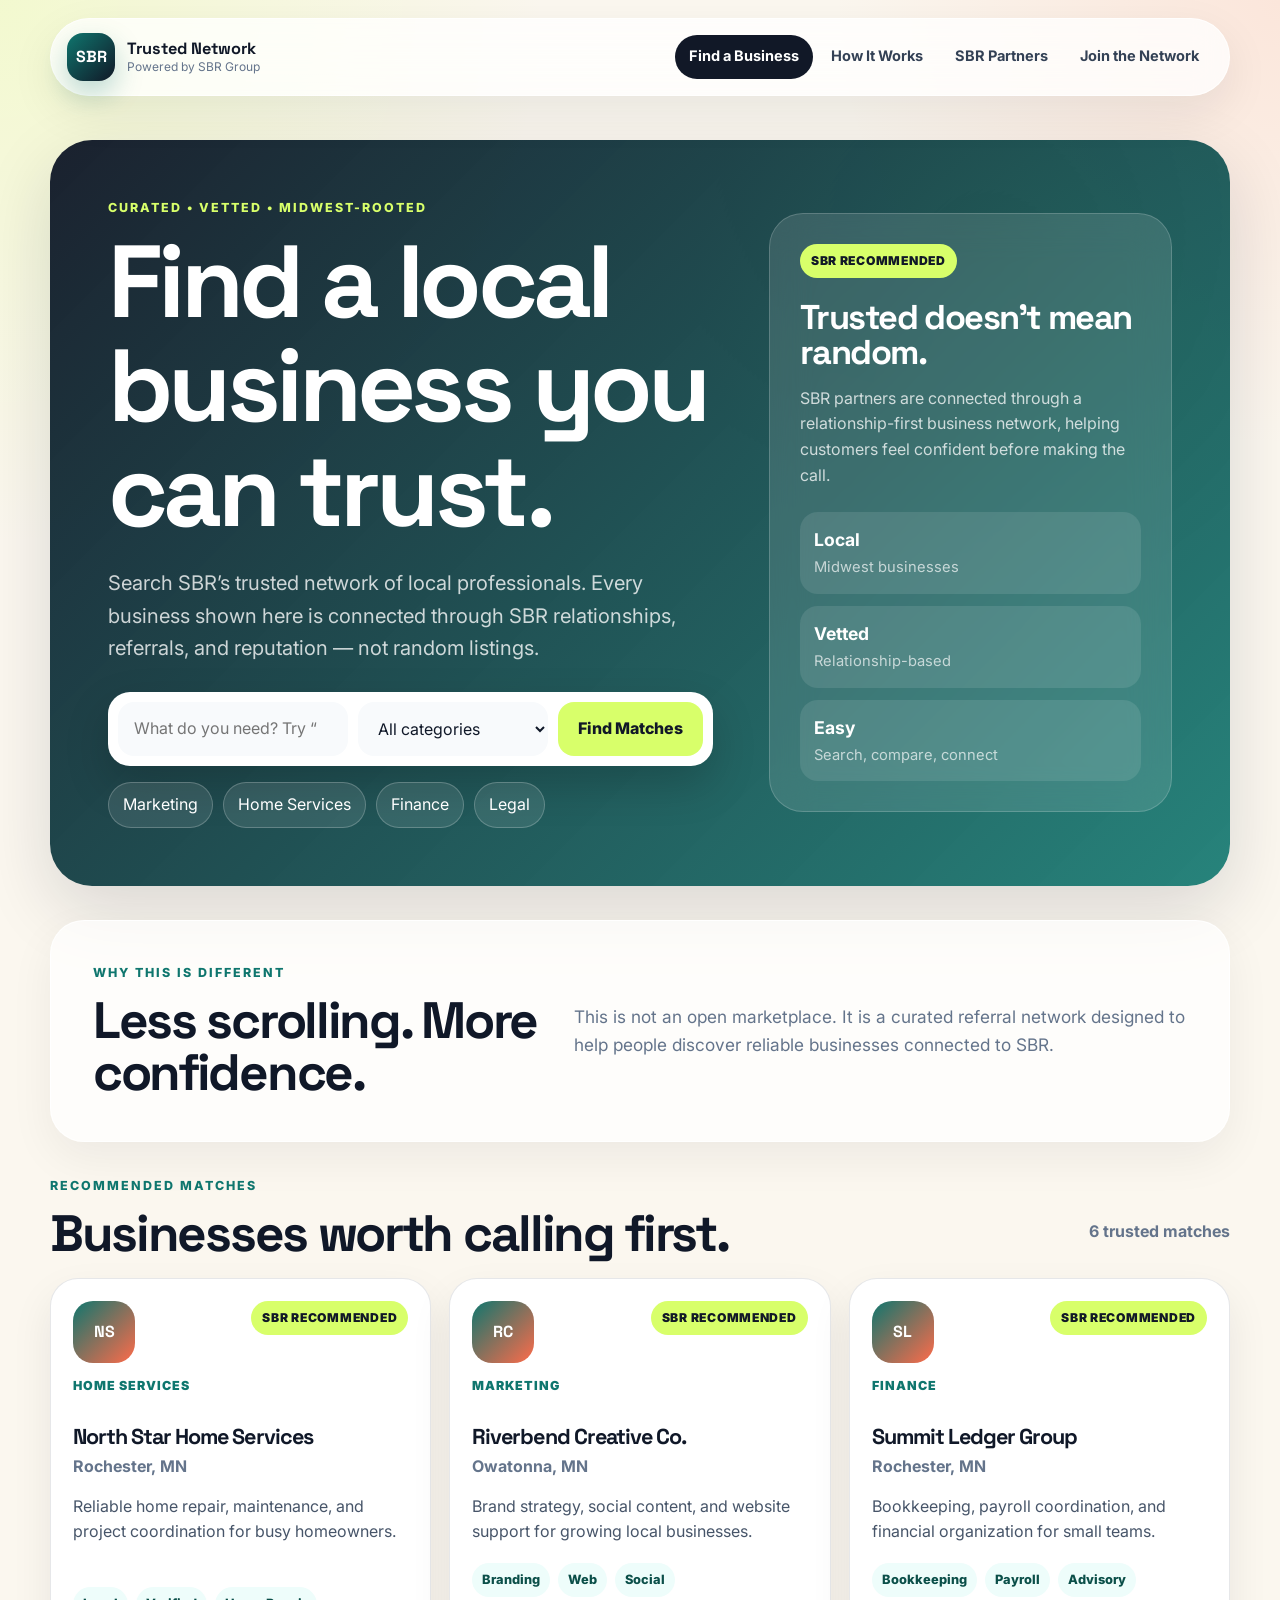
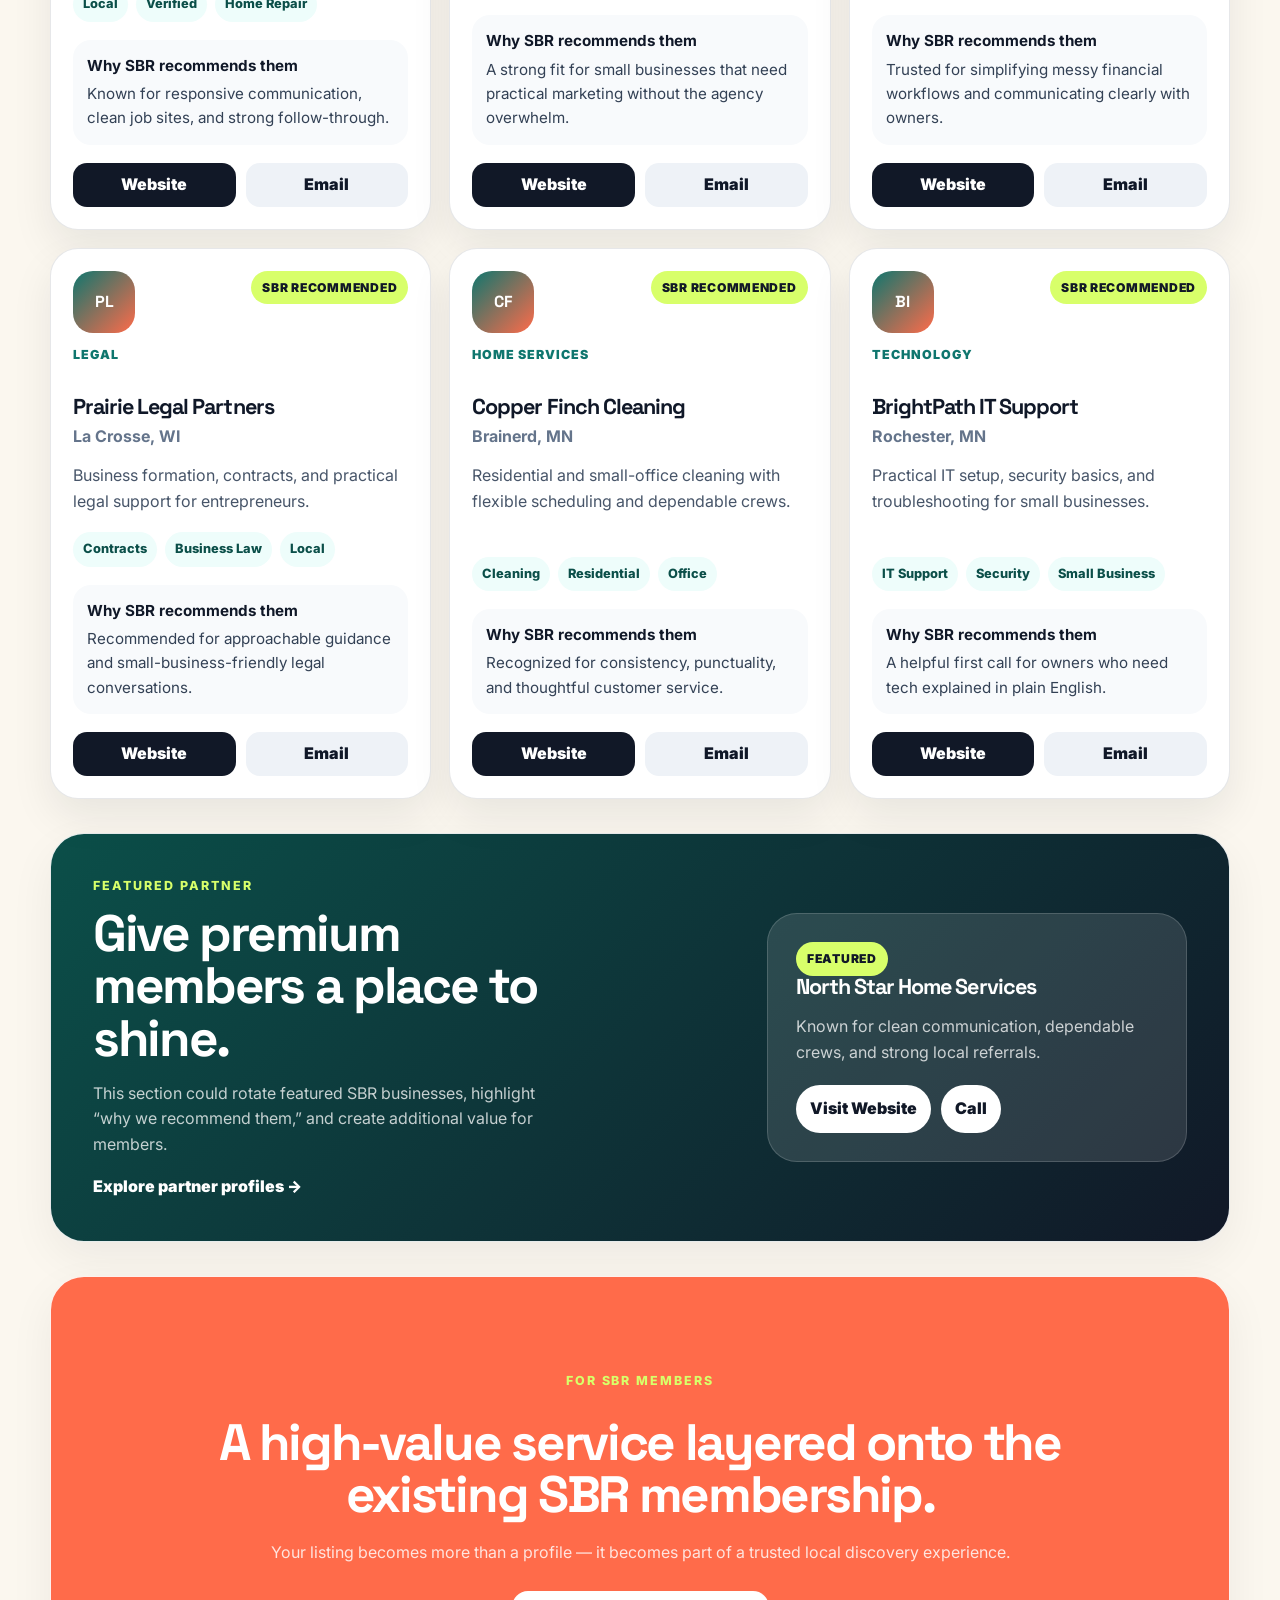
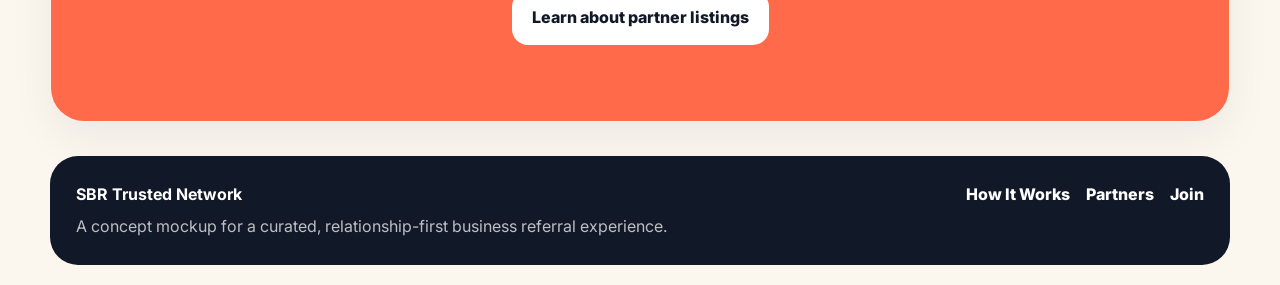
==== index.html @ e42877cf "init" ====
<!DOCTYPE html>
<html lang="en">
<head>
  <meta charset="UTF-8" />
  <meta name="viewport" content="width=device-width, initial-scale=1.0" />
  <title>SBR Trusted Network | Find Vetted Local Businesses</title>
  <meta name="description" content="Find trusted, vetted Midwest businesses recommended through the SBR Group network." />
  <link rel="preconnect" href="https://fonts.googleapis.com">
  <link rel="preconnect" href="https://fonts.gstatic.com" crossorigin>
  <link href="https://fonts.googleapis.com/css2?family=Inter:wght@400;500;600;700;800&family=Space+Grotesk:wght@500;600;700&display=swap" rel="stylesheet">
  <link rel="stylesheet" href="assets/css/style.css" />
</head>
<body>
  <header class="site-header">
    <a class="brand" href="index.html" aria-label="SBR Trusted Network home">
      <span class="brand-mark">SBR</span>
      <span class="brand-text">
        <strong>Trusted Network</strong>
        <small>Powered by SBR Group</small>
      </span>
    </a>

    <button class="mobile-toggle" id="mobileToggle" aria-label="Open navigation" aria-expanded="false">☰</button>

    <nav class="site-nav" id="siteNav">
      <a href="index.html" class="active">Find a Business</a>
      <a href="how-it-works.html">How It Works</a>
      <a href="partners.html">SBR Partners</a>
      <a href="join.html">Join the Network</a>
    </nav>
  </header>

  <main>
    <section class="hero">
      <div class="hero-grid">
        <div class="hero-copy">
          <p class="eyebrow">Curated • Vetted • Midwest-rooted</p>
          <h1>Find a local business you can trust.</h1>
          <p class="hero-lede">
            Search SBR’s trusted network of local professionals. Every business shown here is connected through SBR relationships, referrals, and reputation — not random listings.
          </p>

          <form class="trust-search" id="searchForm">
            <label class="sr-only" for="searchInput">Search by service, business, or keyword</label>
            <input id="searchInput" type="search" placeholder="What do you need? Try “marketing”, “roofing”, or “accounting”" autocomplete="off" />
            <select id="categoryFilter" aria-label="Choose category">
              <option value="">All categories</option>
            </select>
            <button type="submit">Find Matches</button>
          </form>

          <div class="quick-chips" aria-label="Popular search categories">
            <button data-chip="Marketing">Marketing</button>
            <button data-chip="Home Services">Home Services</button>
            <button data-chip="Finance">Finance</button>
            <button data-chip="Legal">Legal</button>
          </div>
        </div>

        <aside class="hero-card">
          <div class="floating-badge">SBR Recommended</div>
          <h2>Trusted doesn’t mean random.</h2>
          <p>
            SBR partners are connected through a relationship-first business network, helping customers feel confident before making the call.
          </p>
          <div class="trust-stats">
            <div><strong>Local</strong><span>Midwest businesses</span></div>
            <div><strong>Vetted</strong><span>Relationship-based</span></div>
            <div><strong>Easy</strong><span>Search, compare, connect</span></div>
          </div>
        </aside>
      </div>
    </section>

    <section class="section intro-strip">
      <div>
        <p class="eyebrow">Why this is different</p>
        <h2>Less scrolling. More confidence.</h2>
      </div>
      <p>
        This is not an open marketplace. It is a curated referral network designed to help people discover reliable businesses connected to SBR.
      </p>
    </section>

    <section class="section results-section" id="results">
      <div class="section-heading">
        <div>
          <p class="eyebrow">Recommended matches</p>
          <h2>Businesses worth calling first.</h2>
        </div>
        <p id="resultCount" class="result-count">Showing trusted partners</p>
      </div>

      <div class="card-grid" id="partnerGrid"></div>

      <div class="empty-state" id="emptyState" hidden>
        <h3>No perfect match yet.</h3>
        <p>Try a broader category or contact SBR for a personal referral.</p>
      </div>
    </section>

    <section class="section spotlight">
      <div class="spotlight-content">
        <p class="eyebrow">Featured partner</p>
        <h2>Give premium members a place to shine.</h2>
        <p>
          This section could rotate featured SBR businesses, highlight “why we recommend them,” and create additional value for members.
        </p>
        <a class="text-link" href="partners.html">Explore partner profiles →</a>
      </div>
      <div class="spotlight-card">
        <span class="tag">Featured</span>
        <h3>North Star Home Services</h3>
        <p>Known for clean communication, dependable crews, and strong local referrals.</p>
        <div class="contact-row">
          <a href="#">Visit Website</a>
          <a href="#">Call</a>
        </div>
      </div>
    </section>

    <section class="section cta">
      <p class="eyebrow">For SBR members</p>
      <h2>A high-value service layered onto the existing SBR membership.</h2>
      <p>
        Your listing becomes more than a profile — it becomes part of a trusted local discovery experience.
      </p>
      <a class="button-light" href="join.html">Learn about partner listings</a>
    </section>
  </main>

  <footer class="site-footer">
    <div>
      <strong>SBR Trusted Network</strong>
      <p>A concept mockup for a curated, relationship-first business referral experience.</p>
    </div>
    <nav>
      <a href="how-it-works.html">How It Works</a>
      <a href="partners.html">Partners</a>
      <a href="join.html">Join</a>
    </nav>
  </footer>

  <script src="data/partners.js"></script>
  <script src="assets/js/main.js"></script>
</body>
</html>
---- assets/css/style.css ----
:root {
  --ink: #101828;
  --muted: #64748b;
  --paper: #fbf7ef;
  --surface: #ffffff;
  --line: rgba(15, 23, 42, 0.1);
  --green: #0f766e;
  --green-dark: #0b4f49;
  --lime: #d8ff6a;
  --coral: #ff6b4a;
  --navy: #111827;
  --shadow: 0 24px 70px rgba(15, 23, 42, 0.14);
}

* { box-sizing: border-box; }

html { scroll-behavior: smooth; }

body {
  margin: 0;
  font-family: "Inter", system-ui, -apple-system, BlinkMacSystemFont, sans-serif;
  color: var(--ink);
  background:
    radial-gradient(circle at top left, rgba(216, 255, 106, 0.24), transparent 34rem),
    radial-gradient(circle at top right, rgba(255, 107, 74, 0.12), transparent 28rem),
    var(--paper);
  line-height: 1.6;
}

a { color: inherit; text-decoration: none; }

button, input, select { font: inherit; }

.site-header {
  width: min(1180px, calc(100% - 32px));
  margin: 18px auto 0;
  position: sticky;
  top: 14px;
  z-index: 20;
  display: flex;
  align-items: center;
  justify-content: space-between;
  gap: 18px;
  padding: 14px 16px;
  background: rgba(255, 255, 255, 0.76);
  border: 1px solid rgba(255, 255, 255, 0.72);
  border-radius: 999px;
  backdrop-filter: blur(18px);
  box-shadow: 0 16px 45px rgba(15, 23, 42, 0.08);
}

.brand { display: flex; align-items: center; gap: 12px; min-width: max-content; }

.brand-mark {
  display: grid;
  place-items: center;
  width: 48px;
  height: 48px;
  border-radius: 16px;
  color: white;
  font-family: "Space Grotesk", sans-serif;
  font-weight: 700;
  background: linear-gradient(135deg, var(--green), var(--navy));
  box-shadow: 0 12px 28px rgba(15, 118, 110, 0.28);
}

.brand-text { display: grid; line-height: 1.05; }
.brand-text strong { font-family: "Space Grotesk", sans-serif; font-size: 1.02rem; }
.brand-text small { color: var(--muted); font-size: 0.75rem; margin-top: 4px; }

.site-nav { display: flex; align-items: center; gap: 4px; }

.site-nav a {
  padding: 10px 14px;
  border-radius: 999px;
  color: #334155;
  font-weight: 700;
  font-size: 0.91rem;
}

.site-nav a:hover,
.site-nav a.active {
  background: var(--navy);
  color: white;
}

.mobile-toggle {
  display: none;
  border: 0;
  background: var(--navy);
  color: white;
  border-radius: 999px;
  width: 42px;
  height: 42px;
}

.hero {
  width: min(1180px, calc(100% - 32px));
  margin: 44px auto 0;
  padding: clamp(30px, 5vw, 58px);
  border-radius: 42px;
  background:
    linear-gradient(135deg, rgba(17, 24, 39, 0.96), rgba(15, 118, 110, 0.9)),
    radial-gradient(circle at 82% 20%, rgba(216, 255, 106, 0.35), transparent 20rem);
  color: white;
  overflow: hidden;
  box-shadow: var(--shadow);
}

.hero-grid {
  display: grid;
  grid-template-columns: minmax(0, 1.2fr) minmax(320px, 0.8fr);
  gap: clamp(28px, 5vw, 56px);
  align-items: center;
}

.eyebrow {
  margin: 0 0 12px;
  color: var(--green);
  font-size: 0.78rem;
  font-weight: 800;
  text-transform: uppercase;
  letter-spacing: 0.16em;
}

.hero .eyebrow,
.cta .eyebrow,
.spotlight .eyebrow { color: var(--lime); }

h1, h2, h3 {
  font-family: "Space Grotesk", sans-serif;
  line-height: 1.02;
  margin: 0;
  letter-spacing: -0.045em;
}

h1 { font-size: clamp(3.2rem, 8vw, 6.8rem); max-width: 850px; }
h2 { font-size: clamp(2rem, 4vw, 3.4rem); }
h3 { font-size: 1.35rem; }

.hero-lede {
  max-width: 760px;
  margin: 24px 0 28px;
  color: rgba(255,255,255,0.78);
  font-size: clamp(1.05rem, 2vw, 1.26rem);
}

.trust-search {
  display: grid;
  grid-template-columns: 1fr 190px auto;
  gap: 10px;
  padding: 10px;
  background: white;
  border-radius: 22px;
  box-shadow: 0 18px 44px rgba(0,0,0,0.18);
}

.trust-search input,
.trust-search select {
  width: 100%;
  border: 0;
  outline: 0;
  min-height: 54px;
  border-radius: 16px;
  padding: 0 16px;
  color: var(--ink);
  background: #f8fafc;
}

.trust-search button,
.button-dark,
.button-light {
  border: 0;
  min-height: 54px;
  padding: 0 20px;
  border-radius: 16px;
  font-weight: 800;
  cursor: pointer;
}

.trust-search button,
.button-dark {
  background: var(--lime);
  color: var(--navy);
}

.button-light {
  display: inline-flex;
  align-items: center;
  background: white;
  color: var(--navy);
}

.quick-chips { display: flex; flex-wrap: wrap; gap: 10px; margin-top: 16px; }

.quick-chips button {
  border: 1px solid rgba(255,255,255,0.22);
  color: white;
  background: rgba(255,255,255,0.1);
  border-radius: 999px;
  padding: 9px 14px;
  cursor: pointer;
}

.hero-card {
  position: relative;
  padding: 30px;
  border-radius: 34px;
  background: rgba(255,255,255,0.12);
  border: 1px solid rgba(255,255,255,0.18);
  backdrop-filter: blur(20px);
}

.floating-badge,
.tag {
  display: inline-flex;
  width: fit-content;
  align-items: center;
  gap: 8px;
  padding: 7px 11px;
  border-radius: 999px;
  background: var(--lime);
  color: var(--navy);
  font-weight: 900;
  font-size: 0.76rem;
  text-transform: uppercase;
  letter-spacing: 0.06em;
}

.hero-card h2 { margin: 22px 0 12px; font-size: 2.15rem; }
.hero-card p { color: rgba(255,255,255,0.76); }

.trust-stats {
  display: grid;
  gap: 12px;
  margin-top: 24px;
}

.trust-stats div {
  padding: 14px;
  border-radius: 18px;
  background: rgba(255,255,255,0.1);
}

.trust-stats strong { display: block; font-size: 1.1rem; }
.trust-stats span { color: rgba(255,255,255,0.68); font-size: 0.92rem; }

.section {
  width: min(1180px, calc(100% - 32px));
  margin: 34px auto;
}

.intro-strip,
.trust-panel,
.pricing-panel,
.spotlight,
.cta {
  display: grid;
  grid-template-columns: 0.85fr 1.15fr;
  gap: 28px;
  align-items: center;
  padding: clamp(26px, 4vw, 42px);
  border-radius: 34px;
  background: rgba(255,255,255,0.72);
  border: 1px solid rgba(255,255,255,0.9);
  box-shadow: 0 16px 45px rgba(15, 23, 42, 0.06);
}

.intro-strip p:last-child,
.trust-panel p,
.page-hero p,
.pricing-copy p {
  color: var(--muted);
  font-size: 1.08rem;
}

.section-heading {
  display: flex;
  justify-content: space-between;
  gap: 22px;
  align-items: end;
  margin-bottom: 18px;
}

.result-count { color: var(--muted); font-weight: 700; }

.card-grid {
  display: grid;
  grid-template-columns: repeat(3, minmax(0, 1fr));
  gap: 18px;
}

.partner-card {
  position: relative;
  min-height: 350px;
  display: flex;
  flex-direction: column;
  padding: 22px;
  border-radius: 28px;
  overflow: hidden;
  background: var(--surface);
  border: 1px solid var(--line);
  box-shadow: 0 18px 42px rgba(15, 23, 42, 0.08);
  transition: transform 180ms ease, box-shadow 180ms ease;
}

.partner-card:hover {
  transform: translateY(-6px);
  box-shadow: 0 28px 70px rgba(15, 23, 42, 0.14);
}

.card-top {
  display: flex;
  align-items: flex-start;
  justify-content: space-between;
  gap: 12px;
}

.logo-bubble {
  display: grid;
  place-items: center;
  width: 62px;
  height: 62px;
  border-radius: 20px;
  color: white;
  font-family: "Space Grotesk", sans-serif;
  font-weight: 800;
  background: linear-gradient(135deg, var(--green), var(--coral));
}

.partner-card .category {
  color: var(--green);
  font-weight: 900;
  font-size: 0.78rem;
  text-transform: uppercase;
  letter-spacing: 0.08em;
}

.partner-card h3 { margin-top: 18px; }
.partner-card .location { margin: 6px 0 14px; color: var(--muted); font-weight: 700; }
.partner-card .summary { color: #475569; margin: 0 0 18px; }

.tags { display: flex; flex-wrap: wrap; gap: 8px; margin-top: auto; }

.tags span {
  padding: 7px 10px;
  border-radius: 999px;
  background: #eefdfb;
  color: var(--green-dark);
  font-size: 0.8rem;
  font-weight: 800;
}

.recommendation {
  margin-top: 18px;
  padding: 14px;
  border-radius: 18px;
  background: #f8fafc;
  color: #334155;
  font-size: 0.95rem;
}

.recommendation strong { display: block; color: var(--ink); margin-bottom: 4px; }

.card-actions {
  display: grid;
  grid-template-columns: 1fr 1fr;
  gap: 10px;
  margin-top: 18px;
}

.card-actions a {
  display: grid;
  place-items: center;
  min-height: 44px;
  border-radius: 14px;
  font-weight: 900;
}

.card-actions a:first-child { background: var(--navy); color: white; }
.card-actions a:last-child { background: #eef2f7; color: var(--ink); }

.empty-state {
  text-align: center;
  padding: 44px;
  background: white;
  border-radius: 28px;
}

.spotlight {
  background: linear-gradient(135deg, var(--green-dark), var(--navy));
  color: white;
}

.spotlight p { color: rgba(255,255,255,0.76); }

.spotlight-card {
  justify-self: end;
  max-width: 420px;
  padding: 28px;
  border-radius: 30px;
  background: rgba(255,255,255,0.12);
  border: 1px solid rgba(255,255,255,0.16);
}

.contact-row { display: flex; gap: 10px; margin-top: 20px; }
.contact-row a {
  padding: 11px 14px;
  border-radius: 999px;
  background: white;
  color: var(--navy);
  font-weight: 900;
}

.cta {
  display: block;
  text-align: center;
  padding: clamp(36px, 7vw, 76px);
  background: var(--coral);
  color: white;
}

.cta p { max-width: 760px; margin: 18px auto 26px; color: rgba(255,255,255,0.82); }

.page-hero {
  width: min(980px, calc(100% - 32px));
  margin: 64px auto 28px;
  text-align: center;
}

.page-hero h1 { font-size: clamp(3rem, 7vw, 5.8rem); margin-inline: auto; }

.steps-grid {
  display: grid;
  grid-template-columns: repeat(3, 1fr);
  gap: 18px;
}

.step-card {
  padding: 28px;
  border-radius: 30px;
  background: white;
  border: 1px solid var(--line);
  box-shadow: 0 16px 40px rgba(15, 23, 42, 0.06);
}

.step-card span {
  display: inline-grid;
  place-items: center;
  width: 44px;
  height: 44px;
  border-radius: 15px;
  margin-bottom: 18px;
  background: var(--lime);
  font-weight: 900;
}

.step-card p { color: var(--muted); }

.check-list {
  margin: 0;
  padding: 0;
  list-style: none;
  display: grid;
  gap: 12px;
}

.check-list li {
  position: relative;
  padding-left: 30px;
  color: #334155;
  font-weight: 700;
}

.check-list li::before {
  content: "✓";
  position: absolute;
  left: 0;
  color: var(--green);
  font-weight: 900;
}

.pricing-card {
  padding: 30px;
  border-radius: 30px;
  background: white;
  border: 1px solid var(--line);
}

.pricing-card h3 { margin: 16px 0; }

.site-footer {
  width: min(1180px, calc(100% - 32px));
  margin: 34px auto 20px;
  display: flex;
  justify-content: space-between;
  gap: 20px;
  padding: 26px;
  border-radius: 28px;
  color: rgba(255,255,255,0.72);
  background: var(--navy);
}

.site-footer strong { color: white; }
.site-footer p { margin: 6px 0 0; }
.site-footer nav { display: flex; gap: 16px; flex-wrap: wrap; font-weight: 800; color: white; }

.text-link { color: white; font-weight: 900; }

.sr-only {
  position: absolute;
  width: 1px; height: 1px;
  padding: 0; margin: -1px;
  overflow: hidden; clip: rect(0,0,0,0);
  white-space: nowrap; border: 0;
}

@media (max-width: 920px) {
  .mobile-toggle { display: block; }
  .site-header { border-radius: 26px; flex-wrap: wrap; }
  .site-nav {
    display: none;
    width: 100%;
    flex-direction: column;
    align-items: stretch;
  }
  .site-nav.open { display: flex; }
  .site-nav a { text-align: center; }

  .hero-grid,
  .intro-strip,
  .trust-panel,
  .pricing-panel,
  .spotlight {
    grid-template-columns: 1fr;
  }

  .trust-search { grid-template-columns: 1fr; }
  .card-grid,
  .steps-grid { grid-template-columns: 1fr; }
  .spotlight-card { justify-self: stretch; max-width: none; }
  .section-heading { align-items: start; flex-direction: column; }
}

@media (max-width: 560px) {
  .brand-text small { display: none; }
  .hero, .section, .site-footer, .site-header { width: min(100% - 20px, 1180px); }
  h1 { font-size: 3rem; }
  .site-footer { flex-direction: column; }
}
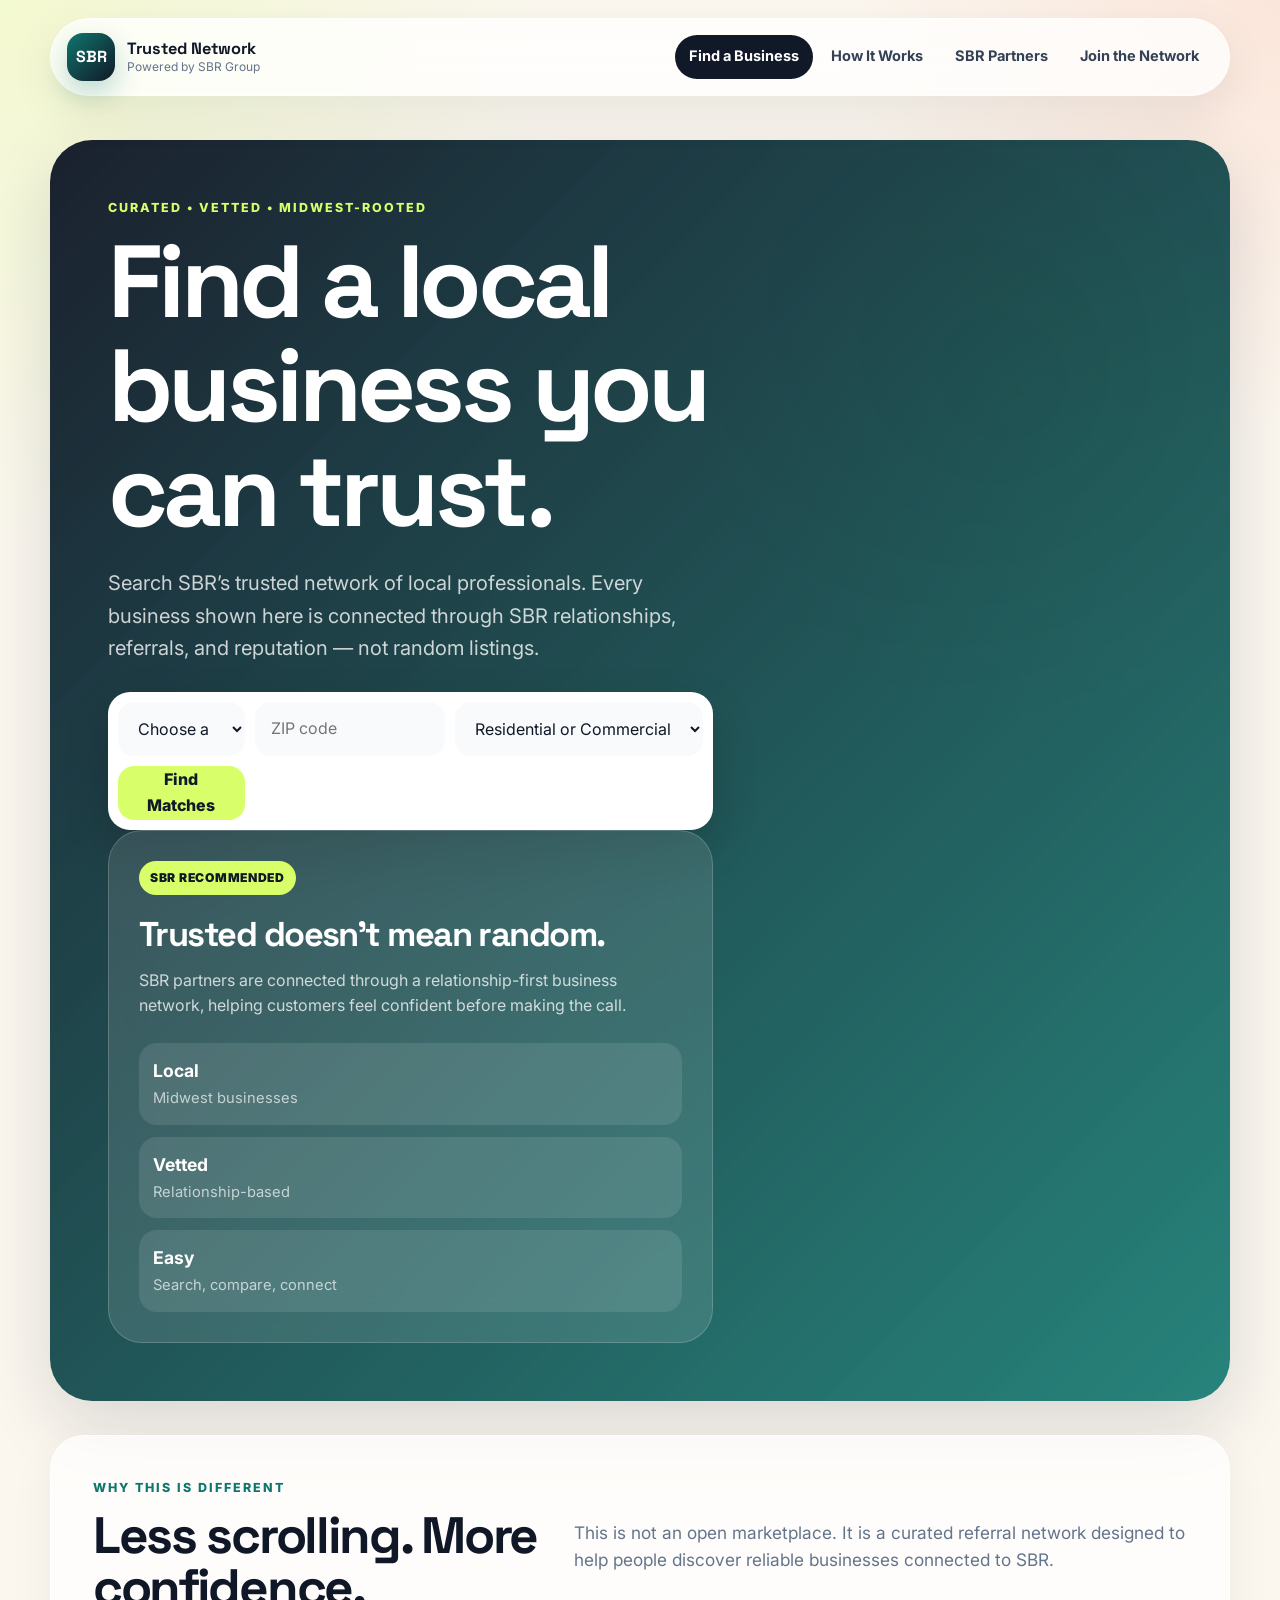
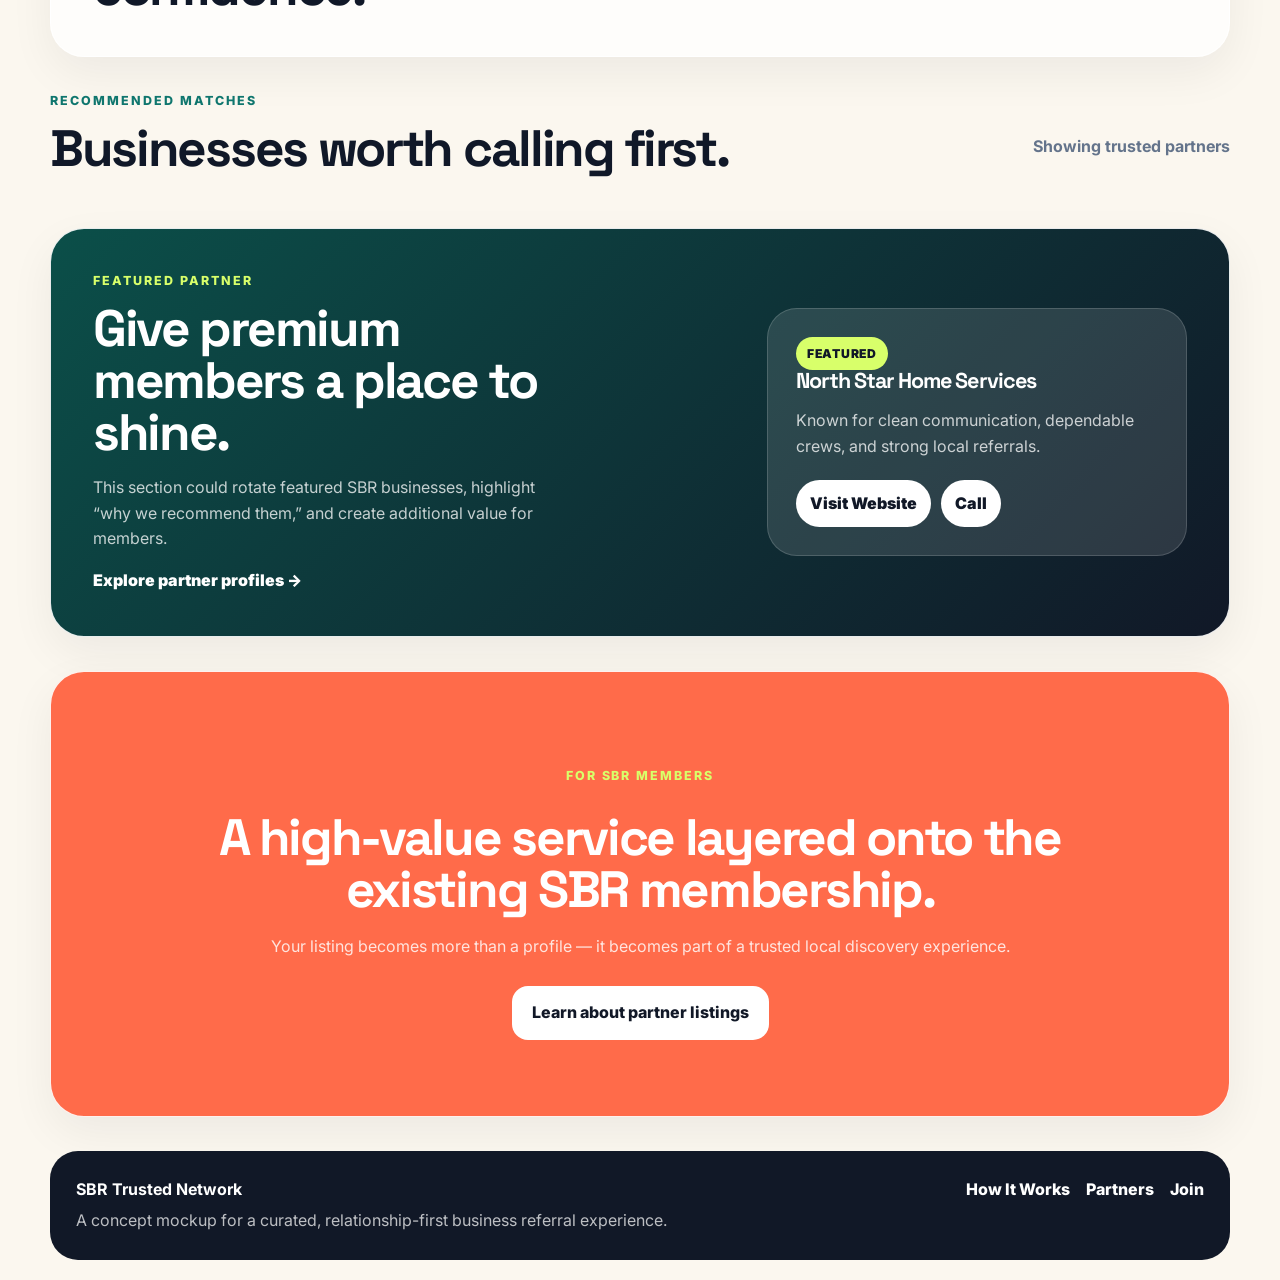
==== commit e057c994: "php updates" ====
--- a/index.html
+++ b/index.html
@@ -41,21 +41,38 @@
           </p>
 
           <form class="trust-search" id="searchForm">
-            <label class="sr-only" for="searchInput">Search by service, business, or keyword</label>
-            <input id="searchInput" type="search" placeholder="What do you need? Try “marketing”, “roofing”, or “accounting”" autocomplete="off" />
-            <select id="categoryFilter" aria-label="Choose category">
-              <option value="">All categories</option>
-            </select>
-            <button type="submit">Find Matches</button>
-          </form>
+  <label class="sr-only" for="categoryFilter">Choose a service</label>
+  <select id="categoryFilter" aria-label="Choose service">
+    <option value="">Choose a service</option>
+  </select>
 
-          <div class="quick-chips" aria-label="Popular search categories">
+  <label class="sr-only" for="zipFilter">ZIP code</label>
+  <input
+    id="zipFilter"
+    type="text"
+    inputmode="numeric"
+    maxlength="10"
+    placeholder="ZIP code"
+    autocomplete="postal-code"
+  />
+
+  <label class="sr-only" for="typeFilter">Residential or commercial</label>
+  <select id="typeFilter" aria-label="Residential or commercial">
+    <option value="">Residential or Commercial</option>
+    <option value="residential">Residential</option>
+    <option value="commercial">Commercial</option>
+  </select>
+
+  <button type="submit">Find Matches</button>
+</form>
+
+          <!-- <div class="quick-chips" aria-label="Popular search categories">
             <button data-chip="Marketing">Marketing</button>
             <button data-chip="Home Services">Home Services</button>
             <button data-chip="Finance">Finance</button>
             <button data-chip="Legal">Legal</button>
           </div>
-        </div>
+        </div> -->
 
         <aside class="hero-card">
           <div class="floating-badge">SBR Recommended</div>
@@ -141,7 +158,6 @@
     </nav>
   </footer>
 
-  <script src="data/partners.js"></script>
   <script src="assets/js/main.js"></script>
 </body>
 </html>
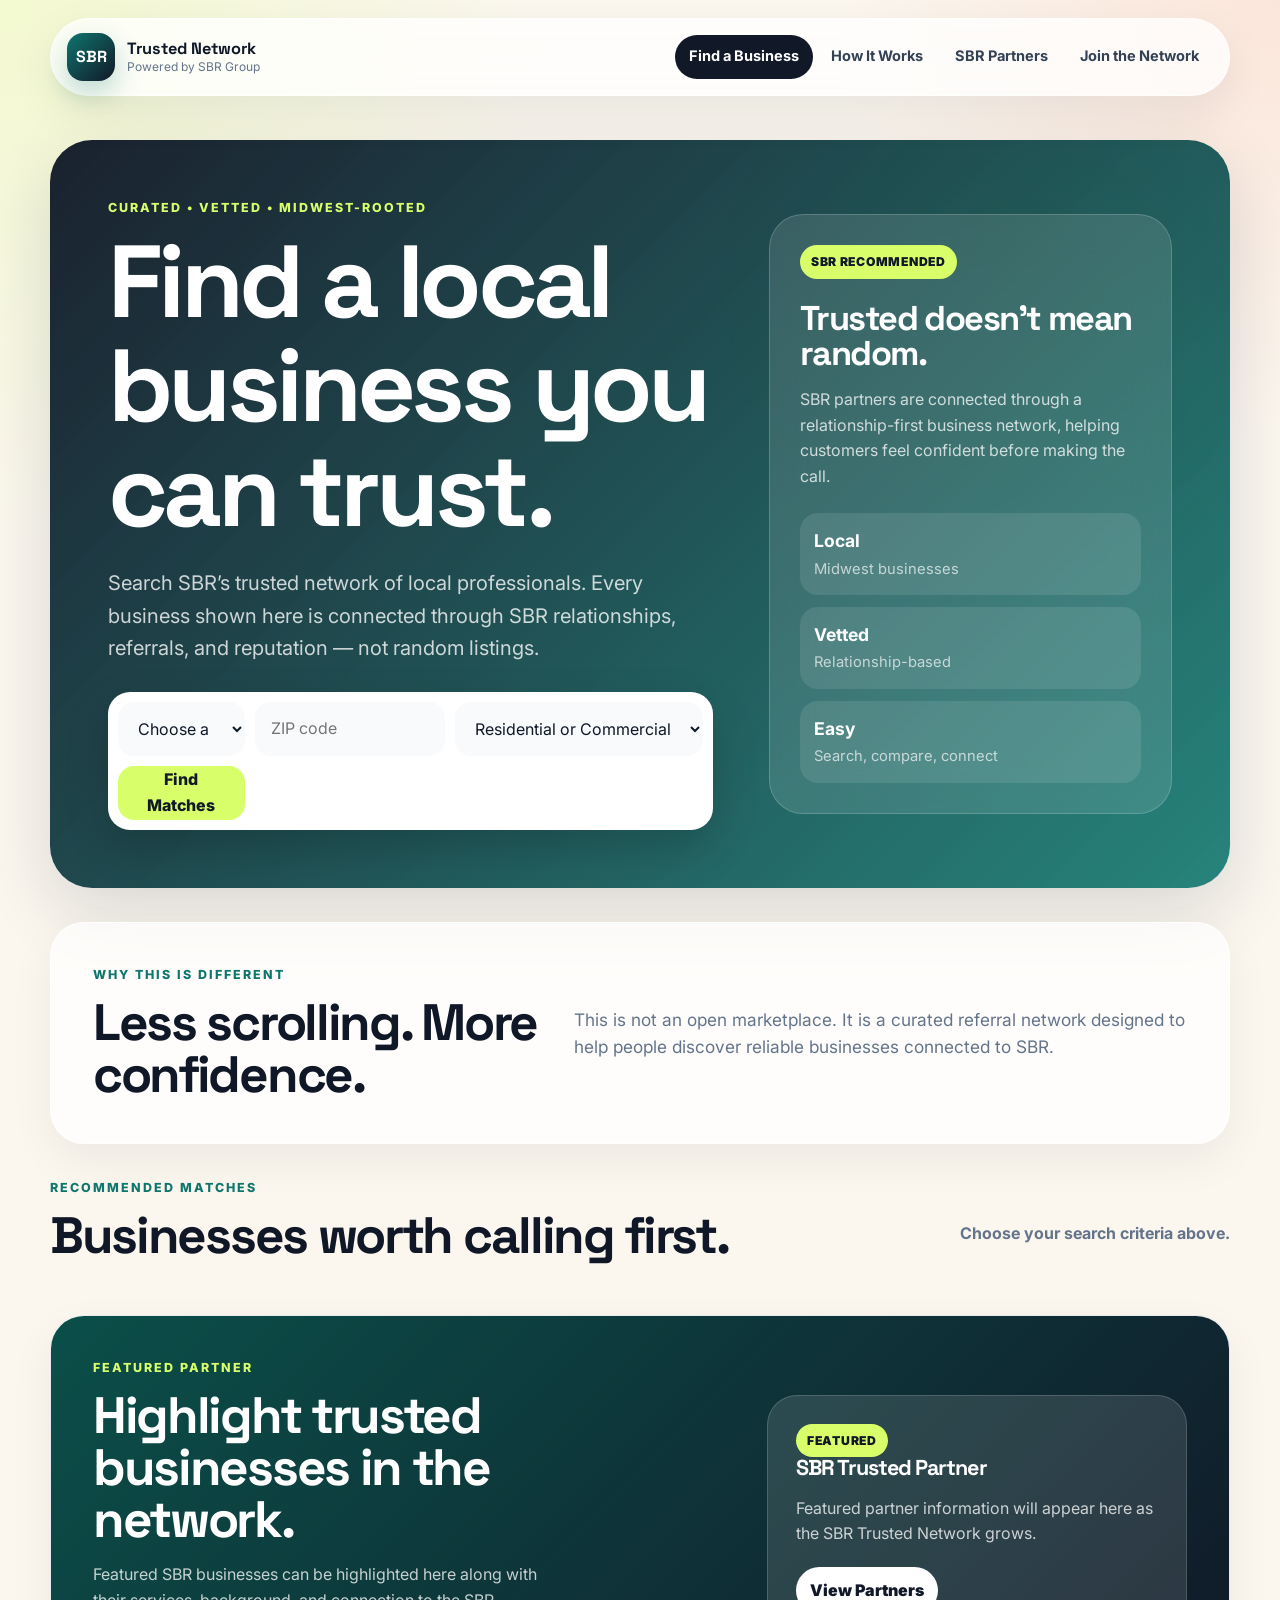
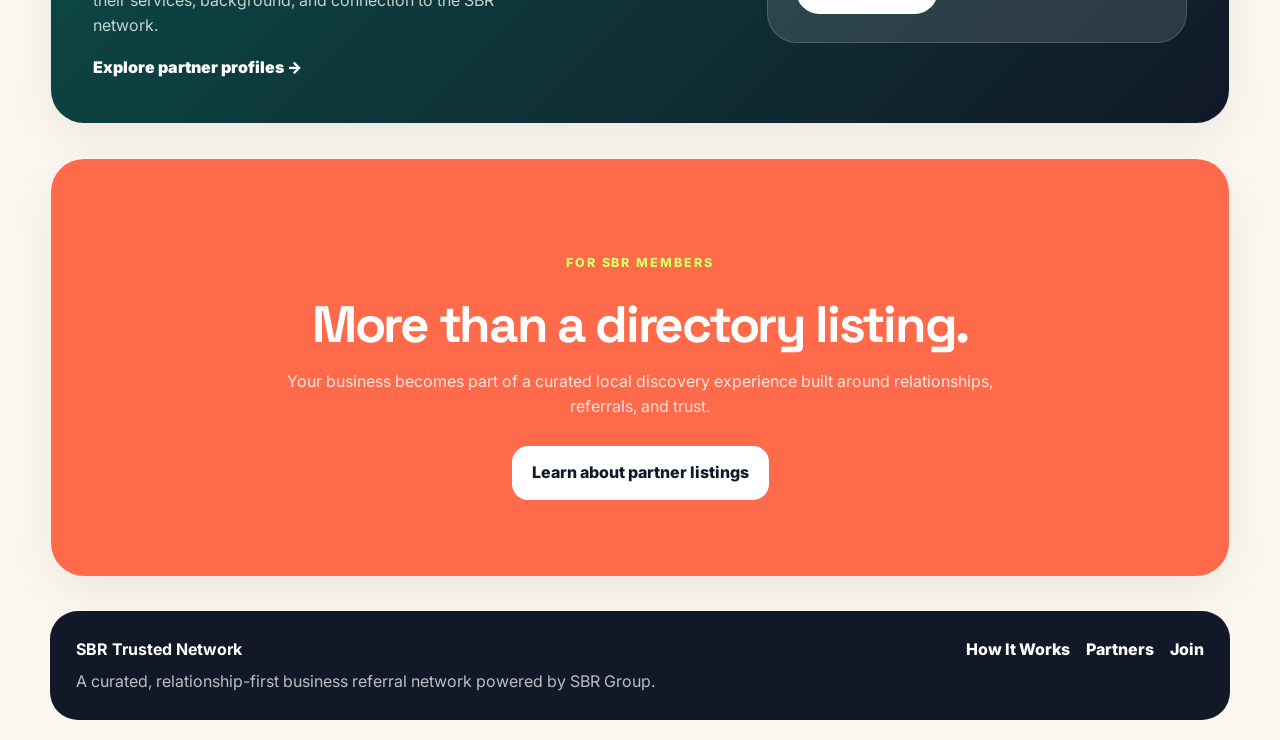
==== commit 4e602c19: "php updates" ====
--- a/index.html
+++ b/index.html
@@ -3,24 +3,55 @@
 <head>
   <meta charset="UTF-8" />
   <meta name="viewport" content="width=device-width, initial-scale=1.0" />
+
   <title>SBR Trusted Network | Find Vetted Local Businesses</title>
-  <meta name="description" content="Find trusted, vetted Midwest businesses recommended through the SBR Group network." />
+
+  <meta
+    name="description"
+    content="Find trusted, vetted Midwest businesses recommended through the SBR Group network."
+  />
+
   <link rel="preconnect" href="https://fonts.googleapis.com">
   <link rel="preconnect" href="https://fonts.gstatic.com" crossorigin>
-  <link href="https://fonts.googleapis.com/css2?family=Inter:wght@400;500;600;700;800&family=Space+Grotesk:wght@500;600;700&display=swap" rel="stylesheet">
+
+  <link
+    href="https://fonts.googleapis.com/css2?family=Inter:wght@400;500;600;700;800&family=Space+Grotesk:wght@500;600;700&display=swap"
+    rel="stylesheet"
+  >
+
   <link rel="stylesheet" href="assets/css/style.css" />
 </head>
+
 <body>
+
+  <!-- =========================================================
+       HEADER
+  ========================================================== -->
   <header class="site-header">
-    <a class="brand" href="index.html" aria-label="SBR Trusted Network home">
+
+    <a
+      class="brand"
+      href="index.html"
+      aria-label="SBR Trusted Network home"
+    >
       <span class="brand-mark">SBR</span>
+
       <span class="brand-text">
         <strong>Trusted Network</strong>
         <small>Powered by SBR Group</small>
       </span>
     </a>
 
-    <button class="mobile-toggle" id="mobileToggle" aria-label="Open navigation" aria-expanded="false">☰</button>
+    <button
+      class="mobile-toggle"
+      id="mobileToggle"
+      type="button"
+      aria-label="Open navigation"
+      aria-expanded="false"
+      aria-controls="siteNav"
+    >
+      ☰
+    </button>
 
     <nav class="site-nav" id="siteNav">
       <a href="index.html" class="active">Find a Business</a>
@@ -28,136 +59,364 @@
       <a href="partners.html">SBR Partners</a>
       <a href="join.html">Join the Network</a>
     </nav>
+
   </header>
 
+
+  <!-- =========================================================
+       MAIN CONTENT
+  ========================================================== -->
   <main>
+
+    <!-- =======================================================
+         HERO
+    ======================================================== -->
     <section class="hero">
+
       <div class="hero-grid">
+
+        <!-- LEFT SIDE -->
         <div class="hero-copy">
-          <p class="eyebrow">Curated • Vetted • Midwest-rooted</p>
-          <h1>Find a local business you can trust.</h1>
+
+          <p class="eyebrow">
+            Curated • Vetted • Midwest-rooted
+          </p>
+
+          <h1>
+            Find a local business you can trust.
+          </h1>
+
           <p class="hero-lede">
-            Search SBR’s trusted network of local professionals. Every business shown here is connected through SBR relationships, referrals, and reputation — not random listings.
+            Search SBR’s trusted network of local professionals.
+            Every business shown here is connected through SBR
+            relationships, referrals, and reputation — not random listings.
           </p>
 
+
+          <!-- =================================================
+               BUSINESS SEARCH
+          ================================================== -->
           <form class="trust-search" id="searchForm">
-  <label class="sr-only" for="categoryFilter">Choose a service</label>
-  <select id="categoryFilter" aria-label="Choose service">
-    <option value="">Choose a service</option>
-  </select>
-
-  <label class="sr-only" for="zipFilter">ZIP code</label>
-  <input
-    id="zipFilter"
-    type="text"
-    inputmode="numeric"
-    maxlength="10"
-    placeholder="ZIP code"
-    autocomplete="postal-code"
-  />
-
-  <label class="sr-only" for="typeFilter">Residential or commercial</label>
-  <select id="typeFilter" aria-label="Residential or commercial">
-    <option value="">Residential or Commercial</option>
-    <option value="residential">Residential</option>
-    <option value="commercial">Commercial</option>
-  </select>
-
-  <button type="submit">Find Matches</button>
-</form>
-
-          <!-- <div class="quick-chips" aria-label="Popular search categories">
-            <button data-chip="Marketing">Marketing</button>
-            <button data-chip="Home Services">Home Services</button>
-            <button data-chip="Finance">Finance</button>
-            <button data-chip="Legal">Legal</button>
+
+            <!-- SERVICE / CATEGORY -->
+            <div class="search-field">
+              <label class="sr-only" for="categoryFilter">
+                Choose a service
+              </label>
+
+              <select
+                id="categoryFilter"
+                name="category"
+                aria-label="Choose a service"
+              >
+                <option value="">
+                  Choose a service
+                </option>
+              </select>
+            </div>
+
+
+            <!-- ZIP CODE -->
+            <div class="search-field">
+              <label class="sr-only" for="zipFilter">
+                ZIP code
+              </label>
+
+              <input
+                id="zipFilter"
+                name="zip"
+                type="text"
+                inputmode="numeric"
+                maxlength="10"
+                placeholder="ZIP code"
+                autocomplete="postal-code"
+              />
+            </div>
+
+
+            <!-- RESIDENTIAL / COMMERCIAL -->
+            <div class="search-field">
+              <label class="sr-only" for="typeFilter">
+                Residential or commercial
+              </label>
+
+              <select
+                id="typeFilter"
+                name="type"
+                aria-label="Residential or commercial"
+              >
+                <option value="">
+                  Residential or Commercial
+                </option>
+
+                <option value="residential">
+                  Residential
+                </option>
+
+                <option value="commercial">
+                  Commercial
+                </option>
+              </select>
+            </div>
+
+
+            <!-- SUBMIT -->
+            <button type="submit">
+              Find Matches
+            </button>
+
+          </form>
+
+        </div>
+
+
+        <!-- RIGHT SIDE -->
+        <aside class="hero-card">
+
+          <div class="floating-badge">
+            SBR Recommended
           </div>
-        </div> -->
-
-        <aside class="hero-card">
-          <div class="floating-badge">SBR Recommended</div>
-          <h2>Trusted doesn’t mean random.</h2>
+
+          <h2>
+            Trusted doesn’t mean random.
+          </h2>
+
           <p>
-            SBR partners are connected through a relationship-first business network, helping customers feel confident before making the call.
+            SBR partners are connected through a relationship-first
+            business network, helping customers feel confident before
+            making the call.
           </p>
+
           <div class="trust-stats">
-            <div><strong>Local</strong><span>Midwest businesses</span></div>
-            <div><strong>Vetted</strong><span>Relationship-based</span></div>
-            <div><strong>Easy</strong><span>Search, compare, connect</span></div>
+
+            <div>
+              <strong>Local</strong>
+              <span>Midwest businesses</span>
+            </div>
+
+            <div>
+              <strong>Vetted</strong>
+              <span>Relationship-based</span>
+            </div>
+
+            <div>
+              <strong>Easy</strong>
+              <span>Search, compare, connect</span>
+            </div>
+
           </div>
+
         </aside>
-      </div>
+
+      </div>
+
     </section>
 
+
+    <!-- =======================================================
+         WHY THIS IS DIFFERENT
+    ======================================================== -->
     <section class="section intro-strip">
+
       <div>
-        <p class="eyebrow">Why this is different</p>
-        <h2>Less scrolling. More confidence.</h2>
-      </div>
+        <p class="eyebrow">
+          Why this is different
+        </p>
+
+        <h2>
+          Less scrolling. More confidence.
+        </h2>
+      </div>
+
       <p>
-        This is not an open marketplace. It is a curated referral network designed to help people discover reliable businesses connected to SBR.
+        This is not an open marketplace. It is a curated referral
+        network designed to help people discover reliable businesses
+        connected to SBR.
       </p>
+
     </section>
 
-    <section class="section results-section" id="results">
+
+    <!-- =======================================================
+         SEARCH RESULTS
+    ======================================================== -->
+    <section
+      class="section results-section"
+      id="results"
+    >
+
       <div class="section-heading">
+
         <div>
-          <p class="eyebrow">Recommended matches</p>
-          <h2>Businesses worth calling first.</h2>
+          <p class="eyebrow">
+            Recommended matches
+          </p>
+
+          <h2>
+            Businesses worth calling first.
+          </h2>
         </div>
-        <p id="resultCount" class="result-count">Showing trusted partners</p>
-      </div>
-
-      <div class="card-grid" id="partnerGrid"></div>
-
-      <div class="empty-state" id="emptyState" hidden>
-        <h3>No perfect match yet.</h3>
-        <p>Try a broader category or contact SBR for a personal referral.</p>
-      </div>
+
+        <p
+          id="resultCount"
+          class="result-count"
+        >
+          Choose your search criteria above.
+        </p>
+
+      </div>
+
+
+      <!-- BUSINESS CARDS LOAD HERE -->
+      <div
+        class="card-grid"
+        id="partnerGrid"
+      ></div>
+
+
+      <!-- EMPTY SEARCH STATE -->
+      <div
+        class="empty-state"
+        id="emptyState"
+        hidden
+      >
+
+        <h3>
+          No perfect match yet.
+        </h3>
+
+        <p>
+          Try a broader search or contact SBR for a personal referral.
+        </p>
+
+      </div>
+
     </section>
 
+
+    <!-- =======================================================
+         FEATURED PARTNER
+    ======================================================== -->
     <section class="section spotlight">
+
       <div class="spotlight-content">
-        <p class="eyebrow">Featured partner</p>
-        <h2>Give premium members a place to shine.</h2>
+
+        <p class="eyebrow">
+          Featured partner
+        </p>
+
+        <h2>
+          Highlight trusted businesses in the network.
+        </h2>
+
         <p>
-          This section could rotate featured SBR businesses, highlight “why we recommend them,” and create additional value for members.
-        </p>
-        <a class="text-link" href="partners.html">Explore partner profiles →</a>
-      </div>
+          Featured SBR businesses can be highlighted here along with
+          their services, background, and connection to the SBR network.
+        </p>
+
+        <a
+          class="text-link"
+          href="partners.html"
+        >
+          Explore partner profiles →
+        </a>
+
+      </div>
+
+
       <div class="spotlight-card">
-        <span class="tag">Featured</span>
-        <h3>North Star Home Services</h3>
-        <p>Known for clean communication, dependable crews, and strong local referrals.</p>
+
+        <span class="tag">
+          Featured
+        </span>
+
+        <h3>
+          SBR Trusted Partner
+        </h3>
+
+        <p>
+          Featured partner information will appear here as the
+          SBR Trusted Network grows.
+        </p>
+
         <div class="contact-row">
-          <a href="#">Visit Website</a>
-          <a href="#">Call</a>
+          <a href="partners.html">
+            View Partners
+          </a>
         </div>
-      </div>
+
+      </div>
+
     </section>
 
+
+    <!-- =======================================================
+         MEMBER CTA
+    ======================================================== -->
     <section class="section cta">
-      <p class="eyebrow">For SBR members</p>
-      <h2>A high-value service layered onto the existing SBR membership.</h2>
+
+      <p class="eyebrow">
+        For SBR members
+      </p>
+
+      <h2>
+        More than a directory listing.
+      </h2>
+
       <p>
-        Your listing becomes more than a profile — it becomes part of a trusted local discovery experience.
+        Your business becomes part of a curated local discovery
+        experience built around relationships, referrals, and trust.
       </p>
-      <a class="button-light" href="join.html">Learn about partner listings</a>
+
+      <a
+        class="button-light"
+        href="join.html"
+      >
+        Learn about partner listings
+      </a>
+
     </section>
+
   </main>
 
+
+  <!-- =========================================================
+       FOOTER
+  ========================================================== -->
   <footer class="site-footer">
+
     <div>
-      <strong>SBR Trusted Network</strong>
-      <p>A concept mockup for a curated, relationship-first business referral experience.</p>
+      <strong>
+        SBR Trusted Network
+      </strong>
+
+      <p>
+        A curated, relationship-first business referral network
+        powered by SBR Group.
+      </p>
     </div>
+
     <nav>
-      <a href="how-it-works.html">How It Works</a>
-      <a href="partners.html">Partners</a>
-      <a href="join.html">Join</a>
+      <a href="how-it-works.html">
+        How It Works
+      </a>
+
+      <a href="partners.html">
+        Partners
+      </a>
+
+      <a href="join.html">
+        Join
+      </a>
     </nav>
+
   </footer>
 
+
+  <!-- =========================================================
+       JAVASCRIPT
+  ========================================================== -->
   <script src="assets/js/main.js"></script>
+
 </body>
-</html>
+</html>
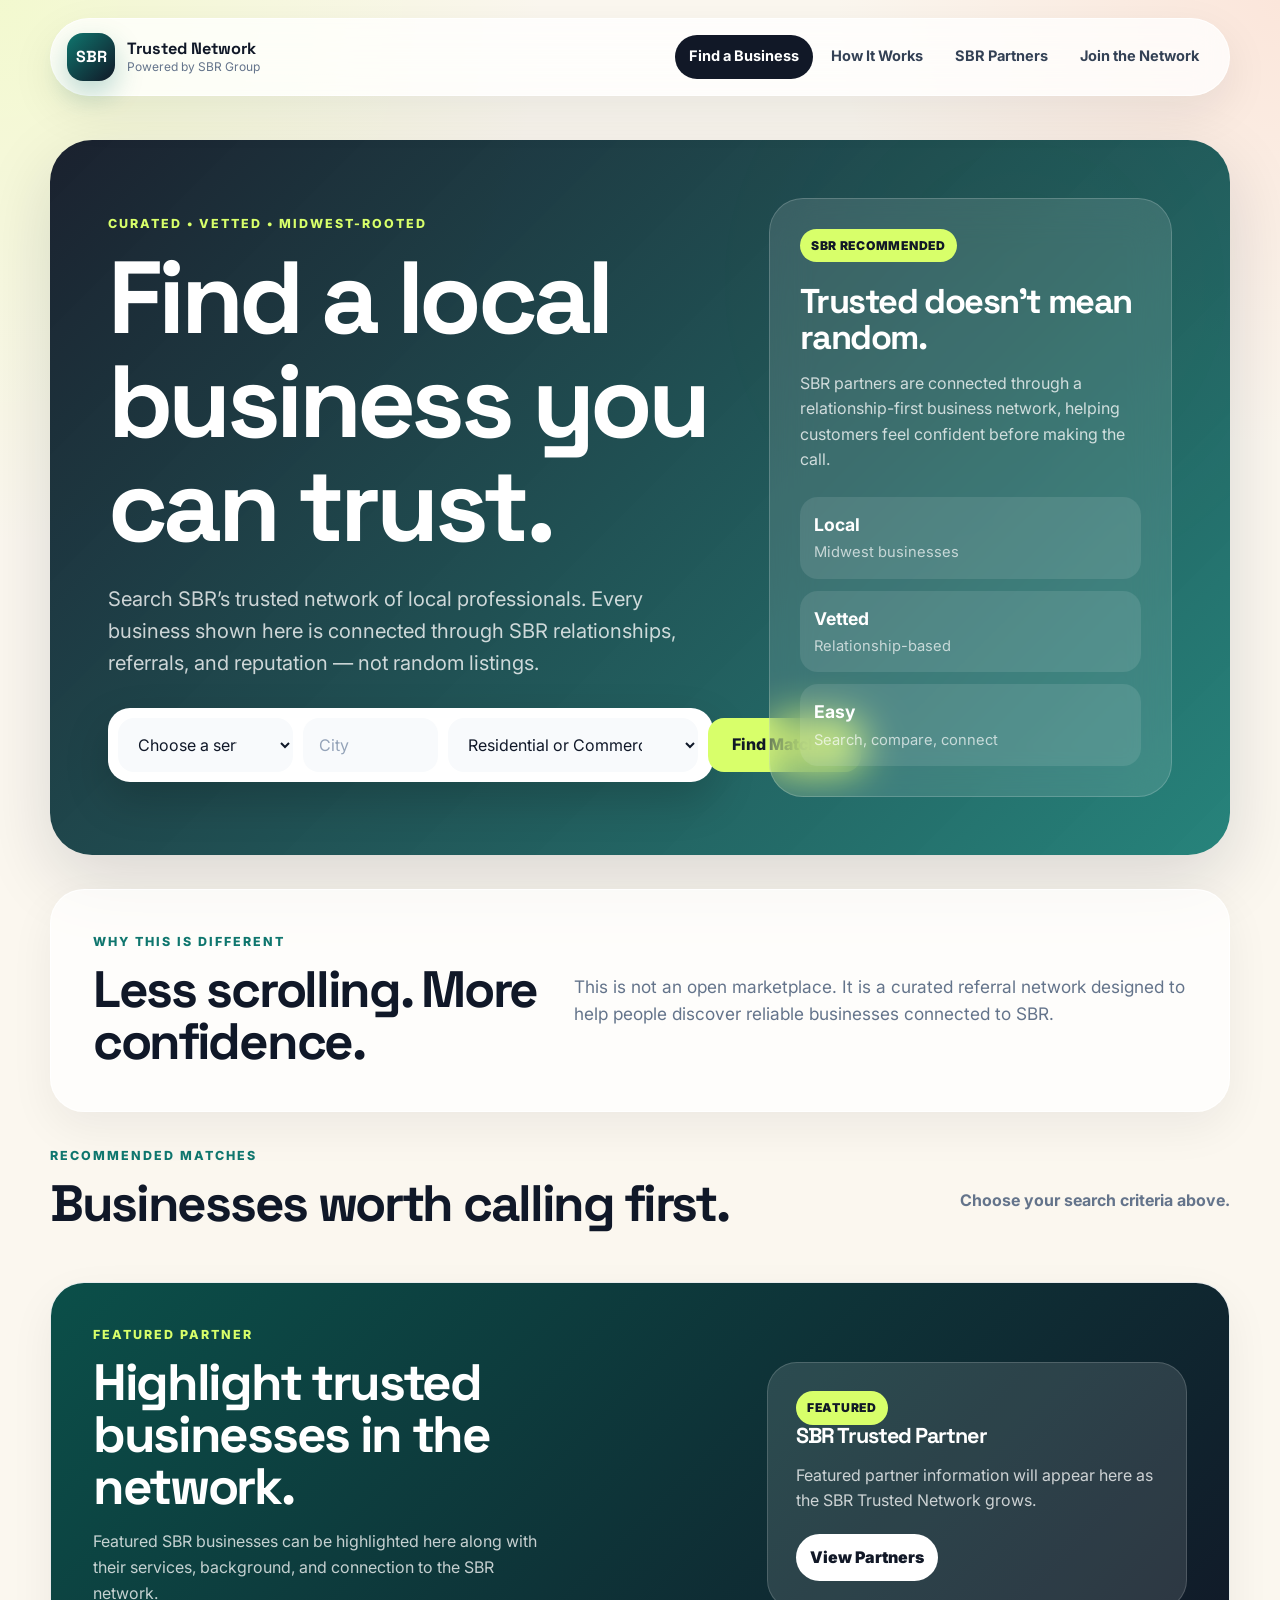
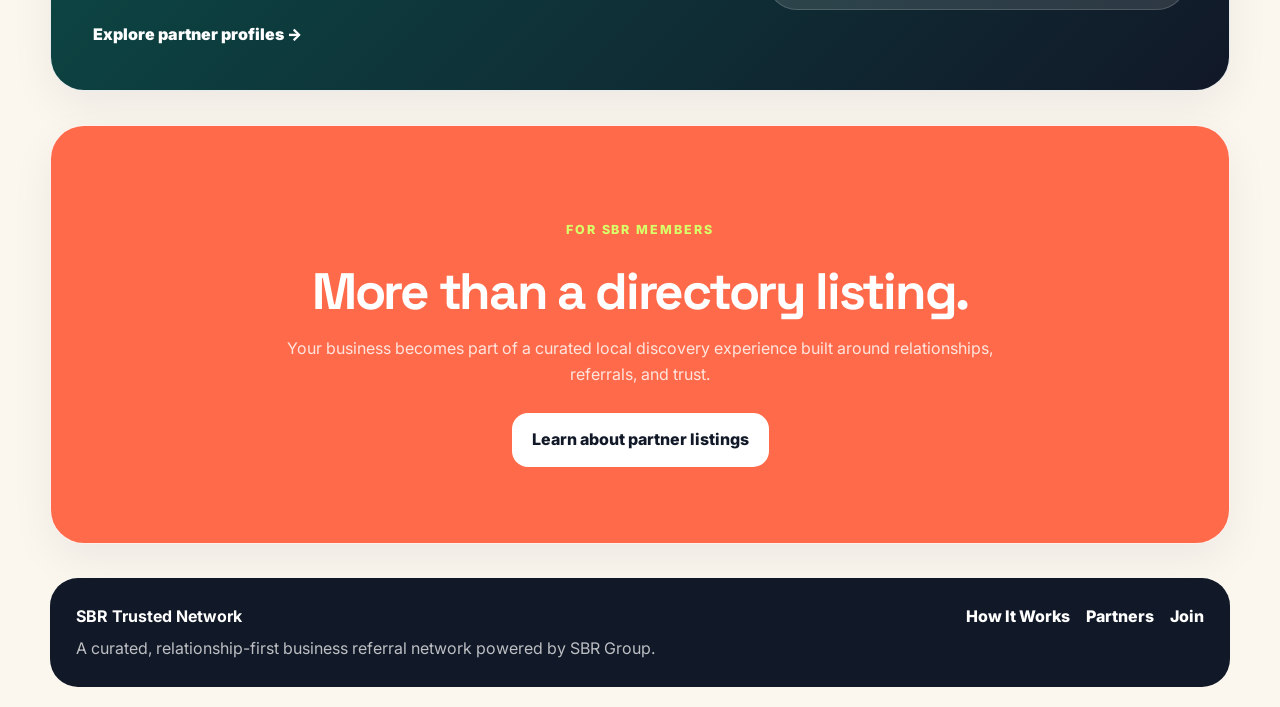
==== commit 14c5e174: "Sync Hostinger changes" ====
--- a/index.html
+++ b/index.html
@@ -64,7 +64,7 @@
 
 
   <!-- =========================================================
-       MAIN CONTENT
+       MAIN
   ========================================================== -->
   <main>
 
@@ -94,7 +94,7 @@
 
 
           <!-- =================================================
-               BUSINESS SEARCH
+               SEARCH FORM
           ================================================== -->
           <form class="trust-search" id="searchForm">
 
@@ -116,20 +116,18 @@
             </div>
 
 
-            <!-- ZIP CODE -->
+            <!-- CITY -->
             <div class="search-field">
-              <label class="sr-only" for="zipFilter">
-                ZIP code
+              <label class="sr-only" for="cityFilter">
+                City
               </label>
 
               <input
-                id="zipFilter"
-                name="zip"
+                id="cityFilter"
+                name="city"
                 type="text"
-                inputmode="numeric"
-                maxlength="10"
-                placeholder="ZIP code"
-                autocomplete="postal-code"
+                placeholder="City"
+                autocomplete="address-level2"
               />
             </div>
 
@@ -274,7 +272,7 @@
       ></div>
 
 
-      <!-- EMPTY SEARCH STATE -->
+      <!-- EMPTY STATE -->
       <div
         class="empty-state"
         id="emptyState"
--- a/assets/css/style.css
+++ b/assets/css/style.css
@@ -12,24 +12,48 @@
   --shadow: 0 24px 70px rgba(15, 23, 42, 0.14);
 }
 
-* { box-sizing: border-box; }
-
-html { scroll-behavior: smooth; }
+* {
+  box-sizing: border-box;
+}
+
+html {
+  scroll-behavior: smooth;
+}
 
 body {
   margin: 0;
   font-family: "Inter", system-ui, -apple-system, BlinkMacSystemFont, sans-serif;
   color: var(--ink);
   background:
-    radial-gradient(circle at top left, rgba(216, 255, 106, 0.24), transparent 34rem),
-    radial-gradient(circle at top right, rgba(255, 107, 74, 0.12), transparent 28rem),
+    radial-gradient(
+      circle at top left,
+      rgba(216, 255, 106, 0.24),
+      transparent 34rem
+    ),
+    radial-gradient(
+      circle at top right,
+      rgba(255, 107, 74, 0.12),
+      transparent 28rem
+    ),
     var(--paper);
   line-height: 1.6;
 }
 
-a { color: inherit; text-decoration: none; }
-
-button, input, select { font: inherit; }
+a {
+  color: inherit;
+  text-decoration: none;
+}
+
+button,
+input,
+select {
+  font: inherit;
+}
+
+
+/* =========================================================
+   HEADER
+========================================================= */
 
 .site-header {
   width: min(1180px, calc(100% - 32px));
@@ -49,7 +73,12 @@
   box-shadow: 0 16px 45px rgba(15, 23, 42, 0.08);
 }
 
-.brand { display: flex; align-items: center; gap: 12px; min-width: max-content; }
+.brand {
+  display: flex;
+  align-items: center;
+  gap: 12px;
+  min-width: max-content;
+}
 
 .brand-mark {
   display: grid;
@@ -64,11 +93,27 @@
   box-shadow: 0 12px 28px rgba(15, 118, 110, 0.28);
 }
 
-.brand-text { display: grid; line-height: 1.05; }
-.brand-text strong { font-family: "Space Grotesk", sans-serif; font-size: 1.02rem; }
-.brand-text small { color: var(--muted); font-size: 0.75rem; margin-top: 4px; }
-
-.site-nav { display: flex; align-items: center; gap: 4px; }
+.brand-text {
+  display: grid;
+  line-height: 1.05;
+}
+
+.brand-text strong {
+  font-family: "Space Grotesk", sans-serif;
+  font-size: 1.02rem;
+}
+
+.brand-text small {
+  color: var(--muted);
+  font-size: 0.75rem;
+  margin-top: 4px;
+}
+
+.site-nav {
+  display: flex;
+  align-items: center;
+  gap: 4px;
+}
 
 .site-nav a {
   padding: 10px 14px;
@@ -94,14 +139,27 @@
   height: 42px;
 }
 
+
+/* =========================================================
+   HERO
+========================================================= */
+
 .hero {
   width: min(1180px, calc(100% - 32px));
   margin: 44px auto 0;
   padding: clamp(30px, 5vw, 58px);
   border-radius: 42px;
   background:
-    linear-gradient(135deg, rgba(17, 24, 39, 0.96), rgba(15, 118, 110, 0.9)),
-    radial-gradient(circle at 82% 20%, rgba(216, 255, 106, 0.35), transparent 20rem);
+    linear-gradient(
+      135deg,
+      rgba(17, 24, 39, 0.96),
+      rgba(15, 118, 110, 0.9)
+    ),
+    radial-gradient(
+      circle at 82% 20%,
+      rgba(216, 255, 106, 0.35),
+      transparent 20rem
+    );
   color: white;
   overflow: hidden;
   box-shadow: var(--shadow);
@@ -125,46 +183,88 @@
 
 .hero .eyebrow,
 .cta .eyebrow,
-.spotlight .eyebrow { color: var(--lime); }
-
-h1, h2, h3 {
+.spotlight .eyebrow {
+  color: var(--lime);
+}
+
+h1,
+h2,
+h3 {
   font-family: "Space Grotesk", sans-serif;
   line-height: 1.02;
   margin: 0;
   letter-spacing: -0.045em;
 }
 
-h1 { font-size: clamp(3.2rem, 8vw, 6.8rem); max-width: 850px; }
-h2 { font-size: clamp(2rem, 4vw, 3.4rem); }
-h3 { font-size: 1.35rem; }
+h1 {
+  font-size: clamp(3.2rem, 8vw, 6.8rem);
+  max-width: 850px;
+}
+
+h2 {
+  font-size: clamp(2rem, 4vw, 3.4rem);
+}
+
+h3 {
+  font-size: 1.35rem;
+}
 
 .hero-lede {
   max-width: 760px;
   margin: 24px 0 28px;
-  color: rgba(255,255,255,0.78);
+  color: rgba(255, 255, 255, 0.78);
   font-size: clamp(1.05rem, 2vw, 1.26rem);
 }
 
+
+/* =========================================================
+   SEARCH FORM
+========================================================= */
+
 .trust-search {
   display: grid;
-  grid-template-columns: 1fr 190px auto;
+  grid-template-columns:
+    minmax(175px, 1fr)
+    minmax(135px, 0.75fr)
+    minmax(250px, 1.35fr)
+    auto;
   gap: 10px;
   padding: 10px;
   background: white;
   border-radius: 22px;
-  box-shadow: 0 18px 44px rgba(0,0,0,0.18);
+  box-shadow: 0 18px 44px rgba(0, 0, 0, 0.18);
+  align-items: stretch;
+}
+
+.search-field {
+  min-width: 0;
 }
 
 .trust-search input,
 .trust-search select {
   width: 100%;
+  height: 100%;
+  min-height: 54px;
   border: 0;
   outline: 0;
-  min-height: 54px;
   border-radius: 16px;
   padding: 0 16px;
   color: var(--ink);
   background: #f8fafc;
+}
+
+.trust-search input::placeholder {
+  color: #94a3b8;
+}
+
+.trust-search select {
+  cursor: pointer;
+  padding-right: 40px;
+}
+
+.trust-search input:focus,
+.trust-search select:focus {
+  box-shadow: 0 0 0 3px rgba(15, 118, 110, 0.14);
 }
 
 .trust-search button,
@@ -184,6 +284,15 @@
   color: var(--navy);
 }
 
+.trust-search button {
+  padding-inline: 24px;
+  white-space: nowrap;
+}
+
+.trust-search button:hover {
+  filter: brightness(0.97);
+}
+
 .button-light {
   display: inline-flex;
   align-items: center;
@@ -191,23 +300,38 @@
   color: var(--navy);
 }
 
-.quick-chips { display: flex; flex-wrap: wrap; gap: 10px; margin-top: 16px; }
+
+/* =========================================================
+   QUICK CHIPS
+========================================================= */
+
+.quick-chips {
+  display: flex;
+  flex-wrap: wrap;
+  gap: 10px;
+  margin-top: 16px;
+}
 
 .quick-chips button {
-  border: 1px solid rgba(255,255,255,0.22);
-  color: white;
-  background: rgba(255,255,255,0.1);
+  border: 1px solid rgba(255, 255, 255, 0.22);
+  color: white;
+  background: rgba(255, 255, 255, 0.1);
   border-radius: 999px;
   padding: 9px 14px;
   cursor: pointer;
 }
+
+
+/* =========================================================
+   HERO CARD
+========================================================= */
 
 .hero-card {
   position: relative;
   padding: 30px;
   border-radius: 34px;
-  background: rgba(255,255,255,0.12);
-  border: 1px solid rgba(255,255,255,0.18);
+  background: rgba(255, 255, 255, 0.12);
+  border: 1px solid rgba(255, 255, 255, 0.18);
   backdrop-filter: blur(20px);
 }
 
@@ -227,8 +351,14 @@
   letter-spacing: 0.06em;
 }
 
-.hero-card h2 { margin: 22px 0 12px; font-size: 2.15rem; }
-.hero-card p { color: rgba(255,255,255,0.76); }
+.hero-card h2 {
+  margin: 22px 0 12px;
+  font-size: 2.15rem;
+}
+
+.hero-card p {
+  color: rgba(255, 255, 255, 0.76);
+}
 
 .trust-stats {
   display: grid;
@@ -239,11 +369,23 @@
 .trust-stats div {
   padding: 14px;
   border-radius: 18px;
-  background: rgba(255,255,255,0.1);
-}
-
-.trust-stats strong { display: block; font-size: 1.1rem; }
-.trust-stats span { color: rgba(255,255,255,0.68); font-size: 0.92rem; }
+  background: rgba(255, 255, 255, 0.1);
+}
+
+.trust-stats strong {
+  display: block;
+  font-size: 1.1rem;
+}
+
+.trust-stats span {
+  color: rgba(255, 255, 255, 0.68);
+  font-size: 0.92rem;
+}
+
+
+/* =========================================================
+   GLOBAL SECTIONS
+========================================================= */
 
 .section {
   width: min(1180px, calc(100% - 32px));
@@ -261,8 +403,8 @@
   align-items: center;
   padding: clamp(26px, 4vw, 42px);
   border-radius: 34px;
-  background: rgba(255,255,255,0.72);
-  border: 1px solid rgba(255,255,255,0.9);
+  background: rgba(255, 255, 255, 0.72);
+  border: 1px solid rgba(255, 255, 255, 0.9);
   box-shadow: 0 16px 45px rgba(15, 23, 42, 0.06);
 }
 
@@ -274,6 +416,11 @@
   font-size: 1.08rem;
 }
 
+
+/* =========================================================
+   RESULTS
+========================================================= */
+
 .section-heading {
   display: flex;
   justify-content: space-between;
@@ -282,13 +429,21 @@
   margin-bottom: 18px;
 }
 
-.result-count { color: var(--muted); font-weight: 700; }
+.result-count {
+  color: var(--muted);
+  font-weight: 700;
+}
 
 .card-grid {
   display: grid;
   grid-template-columns: repeat(3, minmax(0, 1fr));
   gap: 18px;
 }
+
+
+/* =========================================================
+   PARTNER CARDS
+========================================================= */
 
 .partner-card {
   position: relative;
@@ -301,7 +456,9 @@
   background: var(--surface);
   border: 1px solid var(--line);
   box-shadow: 0 18px 42px rgba(15, 23, 42, 0.08);
-  transition: transform 180ms ease, box-shadow 180ms ease;
+  transition:
+    transform 180ms ease,
+    box-shadow 180ms ease;
 }
 
 .partner-card:hover {
@@ -336,11 +493,27 @@
   letter-spacing: 0.08em;
 }
 
-.partner-card h3 { margin-top: 18px; }
-.partner-card .location { margin: 6px 0 14px; color: var(--muted); font-weight: 700; }
-.partner-card .summary { color: #475569; margin: 0 0 18px; }
-
-.tags { display: flex; flex-wrap: wrap; gap: 8px; margin-top: auto; }
+.partner-card h3 {
+  margin-top: 18px;
+}
+
+.partner-card .location {
+  margin: 6px 0 14px;
+  color: var(--muted);
+  font-weight: 700;
+}
+
+.partner-card .summary {
+  color: #475569;
+  margin: 0 0 18px;
+}
+
+.tags {
+  display: flex;
+  flex-wrap: wrap;
+  gap: 8px;
+  margin-top: auto;
+}
 
 .tags span {
   padding: 7px 10px;
@@ -360,11 +533,15 @@
   font-size: 0.95rem;
 }
 
-.recommendation strong { display: block; color: var(--ink); margin-bottom: 4px; }
+.recommendation strong {
+  display: block;
+  color: var(--ink);
+  margin-bottom: 4px;
+}
 
 .card-actions {
   display: grid;
-  grid-template-columns: 1fr 1fr;
+  grid-template-columns: repeat(auto-fit, minmax(90px, 1fr));
   gap: 10px;
   margin-top: 18px;
 }
@@ -373,12 +550,26 @@
   display: grid;
   place-items: center;
   min-height: 44px;
+  padding: 0 12px;
   border-radius: 14px;
   font-weight: 900;
-}
-
-.card-actions a:first-child { background: var(--navy); color: white; }
-.card-actions a:last-child { background: #eef2f7; color: var(--ink); }
+  background: #eef2f7;
+  color: var(--ink);
+}
+
+.card-actions a:first-child {
+  background: var(--navy);
+  color: white;
+}
+
+.card-actions a:hover {
+  filter: brightness(0.97);
+}
+
+
+/* =========================================================
+   EMPTY STATE
+========================================================= */
 
 .empty-state {
   text-align: center;
@@ -387,23 +578,39 @@
   border-radius: 28px;
 }
 
+
+/* =========================================================
+   SPOTLIGHT
+========================================================= */
+
 .spotlight {
-  background: linear-gradient(135deg, var(--green-dark), var(--navy));
-  color: white;
-}
-
-.spotlight p { color: rgba(255,255,255,0.76); }
+  background: linear-gradient(
+    135deg,
+    var(--green-dark),
+    var(--navy)
+  );
+  color: white;
+}
+
+.spotlight p {
+  color: rgba(255, 255, 255, 0.76);
+}
 
 .spotlight-card {
   justify-self: end;
   max-width: 420px;
   padding: 28px;
   border-radius: 30px;
-  background: rgba(255,255,255,0.12);
-  border: 1px solid rgba(255,255,255,0.16);
-}
-
-.contact-row { display: flex; gap: 10px; margin-top: 20px; }
+  background: rgba(255, 255, 255, 0.12);
+  border: 1px solid rgba(255, 255, 255, 0.16);
+}
+
+.contact-row {
+  display: flex;
+  gap: 10px;
+  margin-top: 20px;
+}
+
 .contact-row a {
   padding: 11px 14px;
   border-radius: 999px;
@@ -412,6 +619,11 @@
   font-weight: 900;
 }
 
+
+/* =========================================================
+   CTA
+========================================================= */
+
 .cta {
   display: block;
   text-align: center;
@@ -420,7 +632,16 @@
   color: white;
 }
 
-.cta p { max-width: 760px; margin: 18px auto 26px; color: rgba(255,255,255,0.82); }
+.cta p {
+  max-width: 760px;
+  margin: 18px auto 26px;
+  color: rgba(255, 255, 255, 0.82);
+}
+
+
+/* =========================================================
+   STANDARD PAGE HERO
+========================================================= */
 
 .page-hero {
   width: min(980px, calc(100% - 32px));
@@ -428,7 +649,15 @@
   text-align: center;
 }
 
-.page-hero h1 { font-size: clamp(3rem, 7vw, 5.8rem); margin-inline: auto; }
+.page-hero h1 {
+  font-size: clamp(3rem, 7vw, 5.8rem);
+  margin-inline: auto;
+}
+
+
+/* =========================================================
+   STEPS
+========================================================= */
 
 .steps-grid {
   display: grid;
@@ -455,7 +684,14 @@
   font-weight: 900;
 }
 
-.step-card p { color: var(--muted); }
+.step-card p {
+  color: var(--muted);
+}
+
+
+/* =========================================================
+   CHECK LIST
+========================================================= */
 
 .check-list {
   margin: 0;
@@ -480,6 +716,11 @@
   font-weight: 900;
 }
 
+
+/* =========================================================
+   PRICING
+========================================================= */
+
 .pricing-card {
   padding: 30px;
   border-radius: 30px;
@@ -487,7 +728,14 @@
   border: 1px solid var(--line);
 }
 
-.pricing-card h3 { margin: 16px 0; }
+.pricing-card h3 {
+  margin: 16px 0;
+}
+
+
+/* =========================================================
+   FOOTER
+========================================================= */
 
 .site-footer {
   width: min(1180px, calc(100% - 32px));
@@ -497,35 +745,79 @@
   gap: 20px;
   padding: 26px;
   border-radius: 28px;
-  color: rgba(255,255,255,0.72);
+  color: rgba(255, 255, 255, 0.72);
   background: var(--navy);
 }
 
-.site-footer strong { color: white; }
-.site-footer p { margin: 6px 0 0; }
-.site-footer nav { display: flex; gap: 16px; flex-wrap: wrap; font-weight: 800; color: white; }
-
-.text-link { color: white; font-weight: 900; }
+.site-footer strong {
+  color: white;
+}
+
+.site-footer p {
+  margin: 6px 0 0;
+}
+
+.site-footer nav {
+  display: flex;
+  gap: 16px;
+  flex-wrap: wrap;
+  font-weight: 800;
+  color: white;
+}
+
+.text-link {
+  color: white;
+  font-weight: 900;
+}
+
+
+/* =========================================================
+   ACCESSIBILITY
+========================================================= */
 
 .sr-only {
   position: absolute;
-  width: 1px; height: 1px;
-  padding: 0; margin: -1px;
-  overflow: hidden; clip: rect(0,0,0,0);
-  white-space: nowrap; border: 0;
-}
+  width: 1px;
+  height: 1px;
+  padding: 0;
+  margin: -1px;
+  overflow: hidden;
+  clip: rect(0, 0, 0, 0);
+  white-space: nowrap;
+  border: 0;
+}
+
+
+/* =========================================================
+   TABLET
+========================================================= */
 
 @media (max-width: 920px) {
-  .mobile-toggle { display: block; }
-  .site-header { border-radius: 26px; flex-wrap: wrap; }
+
+  .mobile-toggle {
+    display: block;
+  }
+
+  .site-header {
+    border-radius: 26px;
+    flex-wrap: wrap;
+  }
+
   .site-nav {
     display: none;
     width: 100%;
     flex-direction: column;
     align-items: stretch;
   }
-  .site-nav.open { display: flex; }
-  .site-nav a { text-align: center; }
+
+  .site-nav.open {
+    display: flex;
+  }
+
+  .site-nav a {
+    text-align: center;
+  }
+
 
   .hero-grid,
   .intro-strip,
@@ -535,16 +827,82 @@
     grid-template-columns: 1fr;
   }
 
-  .trust-search { grid-template-columns: 1fr; }
+
+  /* Search layout on tablets */
+
+  .trust-search {
+    grid-template-columns: 1fr 1fr;
+  }
+
+  .trust-search .search-field:first-child {
+    grid-column: 1 / -1;
+  }
+
+  .trust-search button {
+    grid-column: 1 / -1;
+  }
+
+
   .card-grid,
-  .steps-grid { grid-template-columns: 1fr; }
-  .spotlight-card { justify-self: stretch; max-width: none; }
-  .section-heading { align-items: start; flex-direction: column; }
-}
+  .steps-grid {
+    grid-template-columns: 1fr;
+  }
+
+  .spotlight-card {
+    justify-self: stretch;
+    max-width: none;
+  }
+
+  .section-heading {
+    align-items: start;
+    flex-direction: column;
+  }
+
+}
+
+
+/* =========================================================
+   MOBILE
+========================================================= */
 
 @media (max-width: 560px) {
-  .brand-text small { display: none; }
-  .hero, .section, .site-footer, .site-header { width: min(100% - 20px, 1180px); }
-  h1 { font-size: 3rem; }
-  .site-footer { flex-direction: column; }
-}
+
+  .brand-text small {
+    display: none;
+  }
+
+  .hero,
+  .section,
+  .site-footer,
+  .site-header {
+    width: min(100% - 20px, 1180px);
+  }
+
+  h1 {
+    font-size: 3rem;
+  }
+
+  .site-footer {
+    flex-direction: column;
+  }
+
+
+  /* Search layout on phones */
+
+  .trust-search {
+    grid-template-columns: 1fr;
+    padding: 8px;
+  }
+
+  .trust-search .search-field:first-child,
+  .trust-search button {
+    grid-column: auto;
+  }
+
+  .trust-search input,
+  .trust-search select,
+  .trust-search button {
+    min-height: 52px;
+  }
+
+}
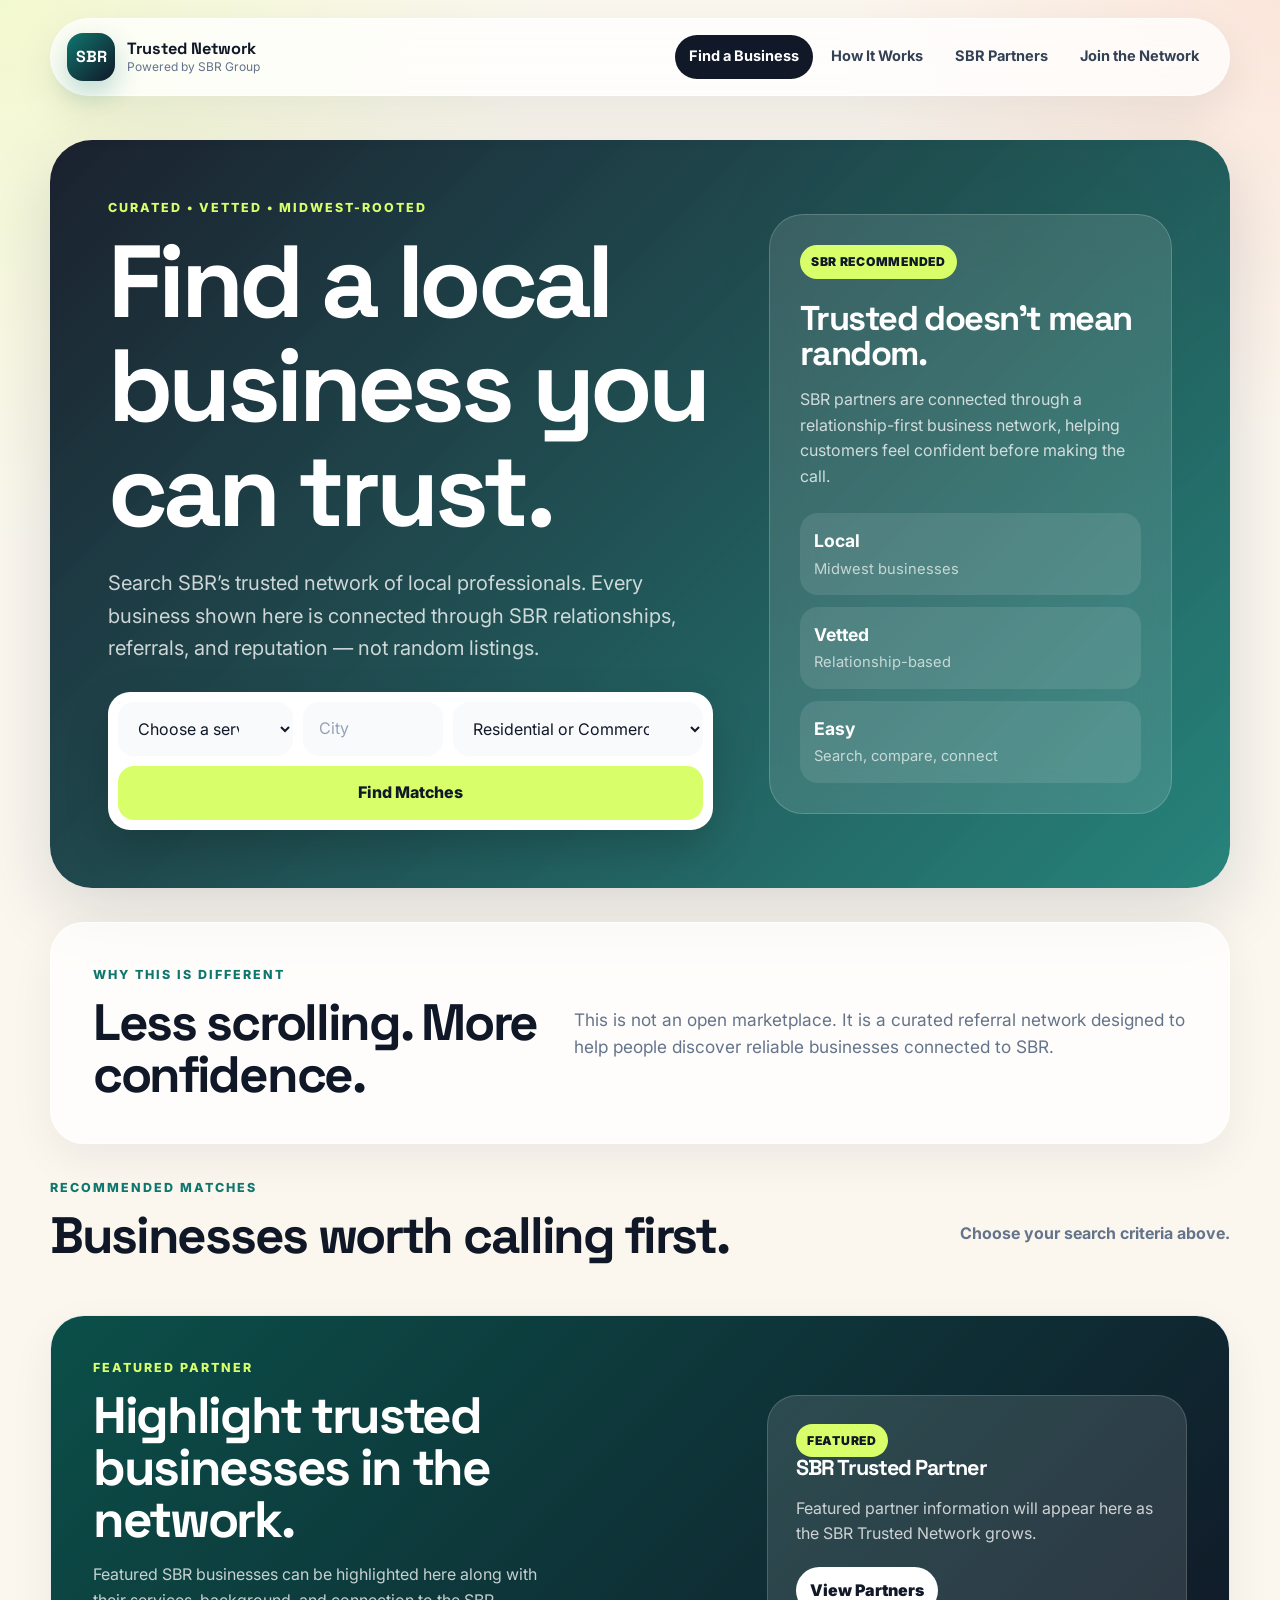
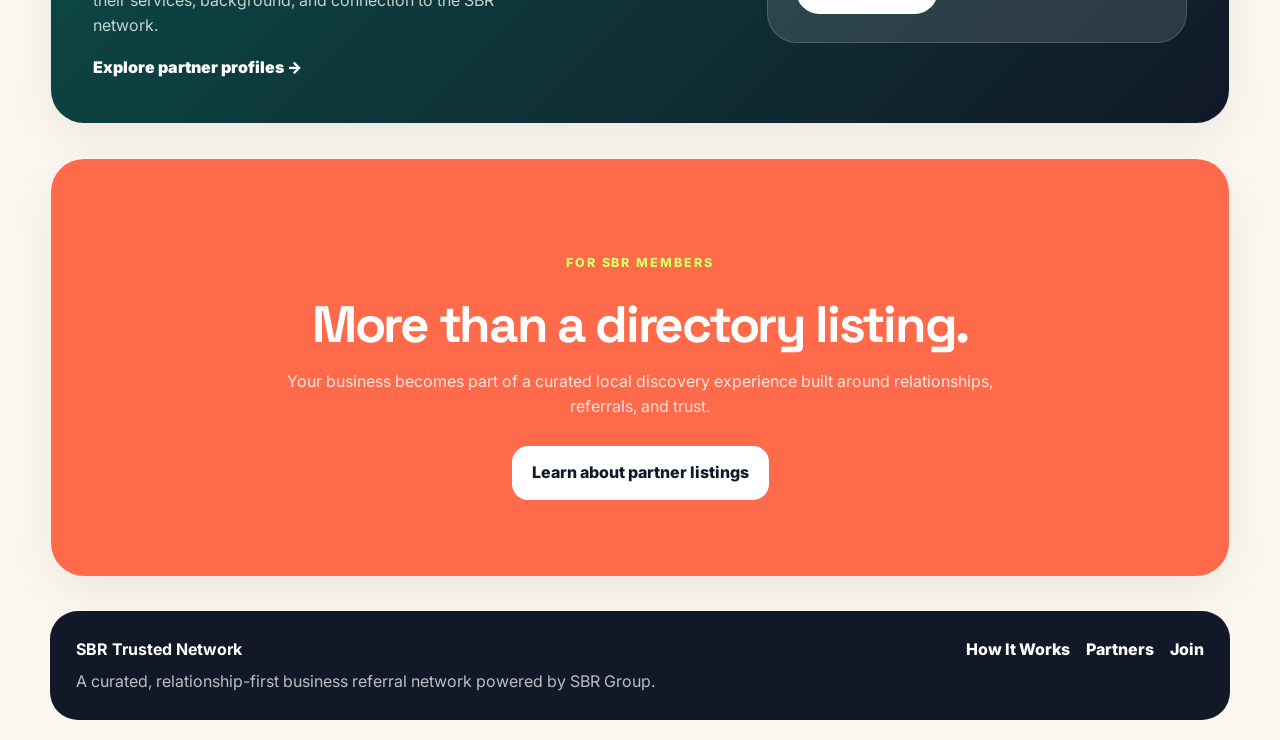
==== commit 06fd4f35: "css updates" ====
--- a/index.html
+++ b/index.html
@@ -24,9 +24,6 @@
 
 <body>
 
-  <!-- =========================================================
-       HEADER
-  ========================================================== -->
   <header class="site-header">
 
     <a
@@ -63,19 +60,13 @@
   </header>
 
 
-  <!-- =========================================================
-       MAIN
-  ========================================================== -->
   <main>
 
-    <!-- =======================================================
-         HERO
-    ======================================================== -->
+    <!-- HERO -->
     <section class="hero">
 
       <div class="hero-grid">
 
-        <!-- LEFT SIDE -->
         <div class="hero-copy">
 
           <p class="eyebrow">
@@ -93,12 +84,9 @@
           </p>
 
 
-          <!-- =================================================
-               SEARCH FORM
-          ================================================== -->
+          <!-- SEARCH FORM -->
           <form class="trust-search" id="searchForm">
 
-            <!-- SERVICE / CATEGORY -->
             <div class="search-field">
               <label class="sr-only" for="categoryFilter">
                 Choose a service
@@ -116,7 +104,6 @@
             </div>
 
 
-            <!-- CITY -->
             <div class="search-field">
               <label class="sr-only" for="cityFilter">
                 City
@@ -132,7 +119,6 @@
             </div>
 
 
-            <!-- RESIDENTIAL / COMMERCIAL -->
             <div class="search-field">
               <label class="sr-only" for="typeFilter">
                 Residential or commercial
@@ -158,7 +144,6 @@
             </div>
 
 
-            <!-- SUBMIT -->
             <button type="submit">
               Find Matches
             </button>
@@ -168,7 +153,6 @@
         </div>
 
 
-        <!-- RIGHT SIDE -->
         <aside class="hero-card">
 
           <div class="floating-badge">
@@ -211,9 +195,7 @@
     </section>
 
 
-    <!-- =======================================================
-         WHY THIS IS DIFFERENT
-    ======================================================== -->
+    <!-- WHY DIFFERENT -->
     <section class="section intro-strip">
 
       <div>
@@ -235,9 +217,7 @@
     </section>
 
 
-    <!-- =======================================================
-         SEARCH RESULTS
-    ======================================================== -->
+    <!-- RESULTS -->
     <section
       class="section results-section"
       id="results"
@@ -265,14 +245,12 @@
       </div>
 
 
-      <!-- BUSINESS CARDS LOAD HERE -->
       <div
         class="card-grid"
         id="partnerGrid"
       ></div>
 
 
-      <!-- EMPTY STATE -->
       <div
         class="empty-state"
         id="emptyState"
@@ -292,9 +270,7 @@
     </section>
 
 
-    <!-- =======================================================
-         FEATURED PARTNER
-    ======================================================== -->
+    <!-- FEATURED -->
     <section class="section spotlight">
 
       <div class="spotlight-content">
@@ -348,9 +324,7 @@
     </section>
 
 
-    <!-- =======================================================
-         MEMBER CTA
-    ======================================================== -->
+    <!-- CTA -->
     <section class="section cta">
 
       <p class="eyebrow">
@@ -378,9 +352,6 @@
   </main>
 
 
-  <!-- =========================================================
-       FOOTER
-  ========================================================== -->
   <footer class="site-footer">
 
     <div>
@@ -395,25 +366,14 @@
     </div>
 
     <nav>
-      <a href="how-it-works.html">
-        How It Works
-      </a>
-
-      <a href="partners.html">
-        Partners
-      </a>
-
-      <a href="join.html">
-        Join
-      </a>
+      <a href="how-it-works.html">How It Works</a>
+      <a href="partners.html">Partners</a>
+      <a href="join.html">Join</a>
     </nav>
 
   </footer>
 
 
-  <!-- =========================================================
-       JAVASCRIPT
-  ========================================================== -->
   <script src="assets/js/main.js"></script>
 
 </body>
--- a/assets/css/style.css
+++ b/assets/css/style.css
@@ -61,16 +61,22 @@
   position: sticky;
   top: 14px;
   z-index: 20;
+
   display: flex;
   align-items: center;
   justify-content: space-between;
+
   gap: 18px;
   padding: 14px 16px;
+
   background: rgba(255, 255, 255, 0.76);
   border: 1px solid rgba(255, 255, 255, 0.72);
   border-radius: 999px;
+
   backdrop-filter: blur(18px);
-  box-shadow: 0 16px 45px rgba(15, 23, 42, 0.08);
+
+  box-shadow:
+    0 16px 45px rgba(15, 23, 42, 0.08);
 }
 
 .brand {
@@ -83,14 +89,26 @@
 .brand-mark {
   display: grid;
   place-items: center;
+
   width: 48px;
   height: 48px;
+
   border-radius: 16px;
+
   color: white;
+
   font-family: "Space Grotesk", sans-serif;
   font-weight: 700;
-  background: linear-gradient(135deg, var(--green), var(--navy));
-  box-shadow: 0 12px 28px rgba(15, 118, 110, 0.28);
+
+  background:
+    linear-gradient(
+      135deg,
+      var(--green),
+      var(--navy)
+    );
+
+  box-shadow:
+    0 12px 28px rgba(15, 118, 110, 0.28);
 }
 
 .brand-text {
@@ -117,8 +135,11 @@
 
 .site-nav a {
   padding: 10px 14px;
+
   border-radius: 999px;
+
   color: #334155;
+
   font-weight: 700;
   font-size: 0.91rem;
 }
@@ -131,12 +152,15 @@
 
 .mobile-toggle {
   display: none;
+
+  width: 42px;
+  height: 42px;
+
   border: 0;
+  border-radius: 999px;
+
   background: var(--navy);
   color: white;
-  border-radius: 999px;
-  width: 42px;
-  height: 42px;
 }
 
 
@@ -146,9 +170,14 @@
 
 .hero {
   width: min(1180px, calc(100% - 32px));
+
   margin: 44px auto 0;
-  padding: clamp(30px, 5vw, 58px);
+
+  padding:
+    clamp(30px, 5vw, 58px);
+
   border-radius: 42px;
+
   background:
     linear-gradient(
       135deg,
@@ -160,23 +189,40 @@
       rgba(216, 255, 106, 0.35),
       transparent 20rem
     );
+
   color: white;
+
   overflow: hidden;
-  box-shadow: var(--shadow);
+
+  box-shadow:
+    var(--shadow);
 }
 
 .hero-grid {
   display: grid;
-  grid-template-columns: minmax(0, 1.2fr) minmax(320px, 0.8fr);
-  gap: clamp(28px, 5vw, 56px);
+
+  grid-template-columns:
+    minmax(0, 1.2fr)
+    minmax(320px, 0.8fr);
+
+  gap:
+    clamp(28px, 5vw, 56px);
+
   align-items: center;
+}
+
+.hero-copy {
+  min-width: 0;
 }
 
 .eyebrow {
   margin: 0 0 12px;
+
   color: var(--green);
+
   font-size: 0.78rem;
   font-weight: 800;
+
   text-transform: uppercase;
   letter-spacing: 0.16em;
 }
@@ -190,19 +236,25 @@
 h1,
 h2,
 h3 {
+  margin: 0;
+
   font-family: "Space Grotesk", sans-serif;
+
   line-height: 1.02;
-  margin: 0;
+
   letter-spacing: -0.045em;
 }
 
 h1 {
-  font-size: clamp(3.2rem, 8vw, 6.8rem);
   max-width: 850px;
+
+  font-size:
+    clamp(3.2rem, 8vw, 6.8rem);
 }
 
 h2 {
-  font-size: clamp(2rem, 4vw, 3.4rem);
+  font-size:
+    clamp(2rem, 4vw, 3.4rem);
 }
 
 h3 {
@@ -211,29 +263,40 @@
 
 .hero-lede {
   max-width: 760px;
-  margin: 24px 0 28px;
-  color: rgba(255, 255, 255, 0.78);
-  font-size: clamp(1.05rem, 2vw, 1.26rem);
-}
-
-
-/* =========================================================
-   SEARCH FORM
+
+  margin:
+    24px 0 28px;
+
+  color:
+    rgba(255, 255, 255, 0.78);
+
+  font-size:
+    clamp(1.05rem, 2vw, 1.26rem);
+}
+
+
+/* =========================================================
+   SEARCH
 ========================================================= */
 
 .trust-search {
   display: grid;
+
   grid-template-columns:
     minmax(175px, 1fr)
-    minmax(135px, 0.75fr)
-    minmax(250px, 1.35fr)
-    auto;
+    minmax(140px, 0.8fr)
+    minmax(250px, 1.35fr);
+
   gap: 10px;
+
   padding: 10px;
+
   background: white;
+
   border-radius: 22px;
-  box-shadow: 0 18px 44px rgba(0, 0, 0, 0.18);
-  align-items: stretch;
+
+  box-shadow:
+    0 18px 44px rgba(0, 0, 0, 0.18);
 }
 
 .search-field {
@@ -243,13 +306,20 @@
 .trust-search input,
 .trust-search select {
   width: 100%;
-  height: 100%;
+  min-width: 0;
+
   min-height: 54px;
+
   border: 0;
   outline: 0;
+
   border-radius: 16px;
-  padding: 0 16px;
+
+  padding:
+    0 16px;
+
   color: var(--ink);
+
   background: #f8fafc;
 }
 
@@ -259,66 +329,45 @@
 
 .trust-search select {
   cursor: pointer;
-  padding-right: 40px;
+
+  padding-right: 38px;
 }
 
 .trust-search input:focus,
 .trust-search select:focus {
-  box-shadow: 0 0 0 3px rgba(15, 118, 110, 0.14);
-}
-
-.trust-search button,
-.button-dark,
-.button-light {
+  box-shadow:
+    0 0 0 3px rgba(15, 118, 110, 0.14);
+}
+
+.trust-search button {
+  grid-column:
+    1 / -1;
+
+  width: 100%;
+
+  min-height: 54px;
+
   border: 0;
-  min-height: 54px;
-  padding: 0 20px;
+
   border-radius: 16px;
+
+  padding:
+    0 24px;
+
+  background:
+    var(--lime);
+
+  color:
+    var(--navy);
+
   font-weight: 800;
+
   cursor: pointer;
 }
 
-.trust-search button,
-.button-dark {
-  background: var(--lime);
-  color: var(--navy);
-}
-
-.trust-search button {
-  padding-inline: 24px;
-  white-space: nowrap;
-}
-
 .trust-search button:hover {
-  filter: brightness(0.97);
-}
-
-.button-light {
-  display: inline-flex;
-  align-items: center;
-  background: white;
-  color: var(--navy);
-}
-
-
-/* =========================================================
-   QUICK CHIPS
-========================================================= */
-
-.quick-chips {
-  display: flex;
-  flex-wrap: wrap;
-  gap: 10px;
-  margin-top: 16px;
-}
-
-.quick-chips button {
-  border: 1px solid rgba(255, 255, 255, 0.22);
-  color: white;
-  background: rgba(255, 255, 255, 0.1);
-  border-radius: 999px;
-  padding: 9px 14px;
-  cursor: pointer;
+  filter:
+    brightness(0.97);
 }
 
 
@@ -328,68 +377,104 @@
 
 .hero-card {
   position: relative;
+
   padding: 30px;
+
   border-radius: 34px;
-  background: rgba(255, 255, 255, 0.12);
-  border: 1px solid rgba(255, 255, 255, 0.18);
-  backdrop-filter: blur(20px);
+
+  background:
+    rgba(255, 255, 255, 0.12);
+
+  border:
+    1px solid rgba(255, 255, 255, 0.18);
+
+  backdrop-filter:
+    blur(20px);
 }
 
 .floating-badge,
 .tag {
   display: inline-flex;
+
   width: fit-content;
+
   align-items: center;
+
   gap: 8px;
-  padding: 7px 11px;
+
+  padding:
+    7px 11px;
+
   border-radius: 999px;
-  background: var(--lime);
-  color: var(--navy);
+
+  background:
+    var(--lime);
+
+  color:
+    var(--navy);
+
   font-weight: 900;
+
   font-size: 0.76rem;
+
   text-transform: uppercase;
+
   letter-spacing: 0.06em;
 }
 
 .hero-card h2 {
-  margin: 22px 0 12px;
+  margin:
+    22px 0 12px;
+
   font-size: 2.15rem;
 }
 
 .hero-card p {
-  color: rgba(255, 255, 255, 0.76);
+  color:
+    rgba(255, 255, 255, 0.76);
 }
 
 .trust-stats {
   display: grid;
+
   gap: 12px;
+
   margin-top: 24px;
 }
 
 .trust-stats div {
   padding: 14px;
+
   border-radius: 18px;
-  background: rgba(255, 255, 255, 0.1);
+
+  background:
+    rgba(255, 255, 255, 0.1);
 }
 
 .trust-stats strong {
   display: block;
+
   font-size: 1.1rem;
 }
 
 .trust-stats span {
-  color: rgba(255, 255, 255, 0.68);
+  color:
+    rgba(255, 255, 255, 0.68);
+
   font-size: 0.92rem;
 }
 
 
 /* =========================================================
-   GLOBAL SECTIONS
+   SECTIONS
 ========================================================= */
 
 .section {
-  width: min(1180px, calc(100% - 32px));
-  margin: 34px auto;
+  width:
+    min(1180px, calc(100% - 32px));
+
+  margin:
+    34px auto;
 }
 
 .intro-strip,
@@ -398,22 +483,38 @@
 .spotlight,
 .cta {
   display: grid;
-  grid-template-columns: 0.85fr 1.15fr;
+
+  grid-template-columns:
+    0.85fr 1.15fr;
+
   gap: 28px;
+
   align-items: center;
-  padding: clamp(26px, 4vw, 42px);
+
+  padding:
+    clamp(26px, 4vw, 42px);
+
   border-radius: 34px;
-  background: rgba(255, 255, 255, 0.72);
-  border: 1px solid rgba(255, 255, 255, 0.9);
-  box-shadow: 0 16px 45px rgba(15, 23, 42, 0.06);
+
+  background:
+    rgba(255, 255, 255, 0.72);
+
+  border:
+    1px solid rgba(255, 255, 255, 0.9);
+
+  box-shadow:
+    0 16px 45px rgba(15, 23, 42, 0.06);
 }
 
 .intro-strip p:last-child,
 .trust-panel p,
 .page-hero p,
 .pricing-copy p {
-  color: var(--muted);
-  font-size: 1.08rem;
+  color:
+    var(--muted);
+
+  font-size:
+    1.08rem;
 }
 
 
@@ -423,74 +524,109 @@
 
 .section-heading {
   display: flex;
-  justify-content: space-between;
+
+  justify-content:
+    space-between;
+
   gap: 22px;
+
   align-items: end;
+
   margin-bottom: 18px;
 }
 
 .result-count {
   color: var(--muted);
+
   font-weight: 700;
 }
 
 .card-grid {
   display: grid;
-  grid-template-columns: repeat(3, minmax(0, 1fr));
+
+  grid-template-columns:
+    repeat(3, minmax(0, 1fr));
+
   gap: 18px;
 }
 
 
 /* =========================================================
-   PARTNER CARDS
+   BUSINESS CARD
 ========================================================= */
 
 .partner-card {
   position: relative;
+
   min-height: 350px;
+
   display: flex;
+
   flex-direction: column;
+
   padding: 22px;
+
   border-radius: 28px;
+
   overflow: hidden;
-  background: var(--surface);
-  border: 1px solid var(--line);
-  box-shadow: 0 18px 42px rgba(15, 23, 42, 0.08);
+
+  background:
+    var(--surface);
+
+  border:
+    1px solid var(--line);
+
+  box-shadow:
+    0 18px 42px rgba(15, 23, 42, 0.08);
+
   transition:
     transform 180ms ease,
     box-shadow 180ms ease;
 }
 
 .partner-card:hover {
-  transform: translateY(-6px);
-  box-shadow: 0 28px 70px rgba(15, 23, 42, 0.14);
+  transform:
+    translateY(-6px);
+
+  box-shadow:
+    0 28px 70px rgba(15, 23, 42, 0.14);
 }
 
 .card-top {
   display: flex;
+
   align-items: flex-start;
-  justify-content: space-between;
+
+  justify-content:
+    space-between;
+
   gap: 12px;
 }
 
 .logo-bubble {
   display: grid;
+
   place-items: center;
+
   width: 62px;
   height: 62px;
+
   border-radius: 20px;
+
   color: white;
-  font-family: "Space Grotesk", sans-serif;
+
+  font-family:
+    "Space Grotesk",
+    sans-serif;
+
   font-weight: 800;
-  background: linear-gradient(135deg, var(--green), var(--coral));
-}
-
-.partner-card .category {
-  color: var(--green);
-  font-weight: 900;
-  font-size: 0.78rem;
-  text-transform: uppercase;
-  letter-spacing: 0.08em;
+
+  background:
+    linear-gradient(
+      135deg,
+      var(--green),
+      var(--coral)
+    );
 }
 
 .partner-card h3 {
@@ -498,72 +634,95 @@
 }
 
 .partner-card .location {
-  margin: 6px 0 14px;
-  color: var(--muted);
+  margin:
+    6px 0 14px;
+
+  color:
+    var(--muted);
+
   font-weight: 700;
 }
 
 .partner-card .summary {
-  color: #475569;
-  margin: 0 0 18px;
+  color:
+    #475569;
+
+  margin:
+    0 0 18px;
 }
 
 .tags {
   display: flex;
+
   flex-wrap: wrap;
+
   gap: 8px;
+
   margin-top: auto;
 }
 
 .tags span {
-  padding: 7px 10px;
+  padding:
+    7px 10px;
+
   border-radius: 999px;
-  background: #eefdfb;
-  color: var(--green-dark);
+
+  background:
+    #eefdfb;
+
+  color:
+    var(--green-dark);
+
   font-size: 0.8rem;
+
   font-weight: 800;
-}
-
-.recommendation {
-  margin-top: 18px;
-  padding: 14px;
-  border-radius: 18px;
-  background: #f8fafc;
-  color: #334155;
-  font-size: 0.95rem;
-}
-
-.recommendation strong {
-  display: block;
-  color: var(--ink);
-  margin-bottom: 4px;
 }
 
 .card-actions {
   display: grid;
-  grid-template-columns: repeat(auto-fit, minmax(90px, 1fr));
+
+  grid-template-columns:
+    repeat(
+      auto-fit,
+      minmax(90px, 1fr)
+    );
+
   gap: 10px;
+
   margin-top: 18px;
 }
 
 .card-actions a {
   display: grid;
+
   place-items: center;
+
   min-height: 44px;
-  padding: 0 12px;
+
+  padding:
+    0 12px;
+
   border-radius: 14px;
+
   font-weight: 900;
-  background: #eef2f7;
-  color: var(--ink);
+
+  background:
+    #eef2f7;
+
+  color:
+    var(--ink);
 }
 
 .card-actions a:first-child {
-  background: var(--navy);
+  background:
+    var(--navy);
+
   color: white;
 }
 
 .card-actions a:hover {
-  filter: brightness(0.97);
+  filter:
+    brightness(0.97);
 }
 
 
@@ -573,8 +732,11 @@
 
 .empty-state {
   text-align: center;
+
   padding: 44px;
+
   background: white;
+
   border-radius: 28px;
 }
 
@@ -584,38 +746,56 @@
 ========================================================= */
 
 .spotlight {
-  background: linear-gradient(
-    135deg,
-    var(--green-dark),
-    var(--navy)
-  );
+  background:
+    linear-gradient(
+      135deg,
+      var(--green-dark),
+      var(--navy)
+    );
+
   color: white;
 }
 
 .spotlight p {
-  color: rgba(255, 255, 255, 0.76);
+  color:
+    rgba(255, 255, 255, 0.76);
 }
 
 .spotlight-card {
   justify-self: end;
+
   max-width: 420px;
+
   padding: 28px;
+
   border-radius: 30px;
-  background: rgba(255, 255, 255, 0.12);
-  border: 1px solid rgba(255, 255, 255, 0.16);
+
+  background:
+    rgba(255, 255, 255, 0.12);
+
+  border:
+    1px solid rgba(255, 255, 255, 0.16);
 }
 
 .contact-row {
   display: flex;
+
   gap: 10px;
+
   margin-top: 20px;
 }
 
 .contact-row a {
-  padding: 11px 14px;
+  padding:
+    11px 14px;
+
   border-radius: 999px;
+
   background: white;
-  color: var(--navy);
+
+  color:
+    var(--navy);
+
   font-weight: 900;
 }
 
@@ -626,110 +806,166 @@
 
 .cta {
   display: block;
+
   text-align: center;
-  padding: clamp(36px, 7vw, 76px);
-  background: var(--coral);
+
+  padding:
+    clamp(36px, 7vw, 76px);
+
+  background:
+    var(--coral);
+
   color: white;
 }
 
 .cta p {
   max-width: 760px;
-  margin: 18px auto 26px;
-  color: rgba(255, 255, 255, 0.82);
-}
-
-
-/* =========================================================
-   STANDARD PAGE HERO
+
+  margin:
+    18px auto 26px;
+
+  color:
+    rgba(255, 255, 255, 0.82);
+}
+
+.button-light {
+  display: inline-flex;
+
+  align-items: center;
+
+  min-height: 54px;
+
+  padding:
+    0 20px;
+
+  border-radius: 16px;
+
+  background: white;
+
+  color:
+    var(--navy);
+
+  font-weight: 800;
+}
+
+
+/* =========================================================
+   STANDARD PAGES
 ========================================================= */
 
 .page-hero {
-  width: min(980px, calc(100% - 32px));
-  margin: 64px auto 28px;
+  width:
+    min(980px, calc(100% - 32px));
+
+  margin:
+    64px auto 28px;
+
   text-align: center;
 }
 
 .page-hero h1 {
-  font-size: clamp(3rem, 7vw, 5.8rem);
   margin-inline: auto;
-}
-
-
-/* =========================================================
-   STEPS
-========================================================= */
+
+  font-size:
+    clamp(3rem, 7vw, 5.8rem);
+}
 
 .steps-grid {
   display: grid;
-  grid-template-columns: repeat(3, 1fr);
+
+  grid-template-columns:
+    repeat(3, 1fr);
+
   gap: 18px;
 }
 
 .step-card {
   padding: 28px;
+
   border-radius: 30px;
+
   background: white;
-  border: 1px solid var(--line);
-  box-shadow: 0 16px 40px rgba(15, 23, 42, 0.06);
+
+  border:
+    1px solid var(--line);
+
+  box-shadow:
+    0 16px 40px rgba(15, 23, 42, 0.06);
 }
 
 .step-card span {
   display: inline-grid;
+
   place-items: center;
+
   width: 44px;
   height: 44px;
+
   border-radius: 15px;
+
   margin-bottom: 18px;
-  background: var(--lime);
+
+  background:
+    var(--lime);
+
   font-weight: 900;
 }
 
 .step-card p {
-  color: var(--muted);
-}
-
-
-/* =========================================================
-   CHECK LIST
-========================================================= */
+  color:
+    var(--muted);
+}
 
 .check-list {
   margin: 0;
+
   padding: 0;
+
   list-style: none;
+
   display: grid;
+
   gap: 12px;
 }
 
 .check-list li {
   position: relative;
+
   padding-left: 30px;
-  color: #334155;
+
+  color:
+    #334155;
+
   font-weight: 700;
 }
 
 .check-list li::before {
   content: "✓";
+
   position: absolute;
+
   left: 0;
-  color: var(--green);
+
+  color:
+    var(--green);
+
   font-weight: 900;
 }
-
-
-/* =========================================================
-   PRICING
-========================================================= */
 
 .pricing-card {
   padding: 30px;
+
   border-radius: 30px;
+
   background: white;
-  border: 1px solid var(--line);
+
+  border:
+    1px solid var(--line);
 }
 
 .pricing-card h3 {
-  margin: 16px 0;
+  margin:
+    16px 0;
 }
 
 
@@ -738,15 +974,28 @@
 ========================================================= */
 
 .site-footer {
-  width: min(1180px, calc(100% - 32px));
-  margin: 34px auto 20px;
+  width:
+    min(1180px, calc(100% - 32px));
+
+  margin:
+    34px auto 20px;
+
   display: flex;
-  justify-content: space-between;
+
+  justify-content:
+    space-between;
+
   gap: 20px;
+
   padding: 26px;
+
   border-radius: 28px;
-  color: rgba(255, 255, 255, 0.72);
-  background: var(--navy);
+
+  color:
+    rgba(255, 255, 255, 0.72);
+
+  background:
+    var(--navy);
 }
 
 .site-footer strong {
@@ -754,19 +1003,25 @@
 }
 
 .site-footer p {
-  margin: 6px 0 0;
+  margin:
+    6px 0 0;
 }
 
 .site-footer nav {
   display: flex;
+
   gap: 16px;
+
   flex-wrap: wrap;
+
   font-weight: 800;
+
   color: white;
 }
 
 .text-link {
   color: white;
+
   font-weight: 900;
 }
 
@@ -777,13 +1032,21 @@
 
 .sr-only {
   position: absolute;
+
   width: 1px;
   height: 1px;
+
   padding: 0;
+
   margin: -1px;
+
   overflow: hidden;
-  clip: rect(0, 0, 0, 0);
+
+  clip:
+    rect(0, 0, 0, 0);
+
   white-space: nowrap;
+
   border: 0;
 }
 
@@ -800,13 +1063,17 @@
 
   .site-header {
     border-radius: 26px;
+
     flex-wrap: wrap;
   }
 
   .site-nav {
     display: none;
+
     width: 100%;
+
     flex-direction: column;
+
     align-items: stretch;
   }
 
@@ -828,18 +1095,24 @@
   }
 
 
-  /* Search layout on tablets */
-
   .trust-search {
-    grid-template-columns: 1fr 1fr;
+    grid-template-columns:
+      1fr 1fr;
   }
 
   .trust-search .search-field:first-child {
-    grid-column: 1 / -1;
+    grid-column:
+      1 / -1;
+  }
+
+  .trust-search .search-field:nth-child(3) {
+    grid-column:
+      1 / -1;
   }
 
   .trust-search button {
-    grid-column: 1 / -1;
+    grid-column:
+      1 / -1;
   }
 
 
@@ -850,11 +1123,13 @@
 
   .spotlight-card {
     justify-self: stretch;
+
     max-width: none;
   }
 
   .section-heading {
     align-items: start;
+
     flex-direction: column;
   }
 
@@ -875,7 +1150,8 @@
   .section,
   .site-footer,
   .site-header {
-    width: min(100% - 20px, 1180px);
+    width:
+      min(100% - 20px, 1180px);
   }
 
   h1 {
@@ -887,14 +1163,14 @@
   }
 
 
-  /* Search layout on phones */
-
   .trust-search {
     grid-template-columns: 1fr;
+
     padding: 8px;
   }
 
   .trust-search .search-field:first-child,
+  .trust-search .search-field:nth-child(3),
   .trust-search button {
     grid-column: auto;
   }
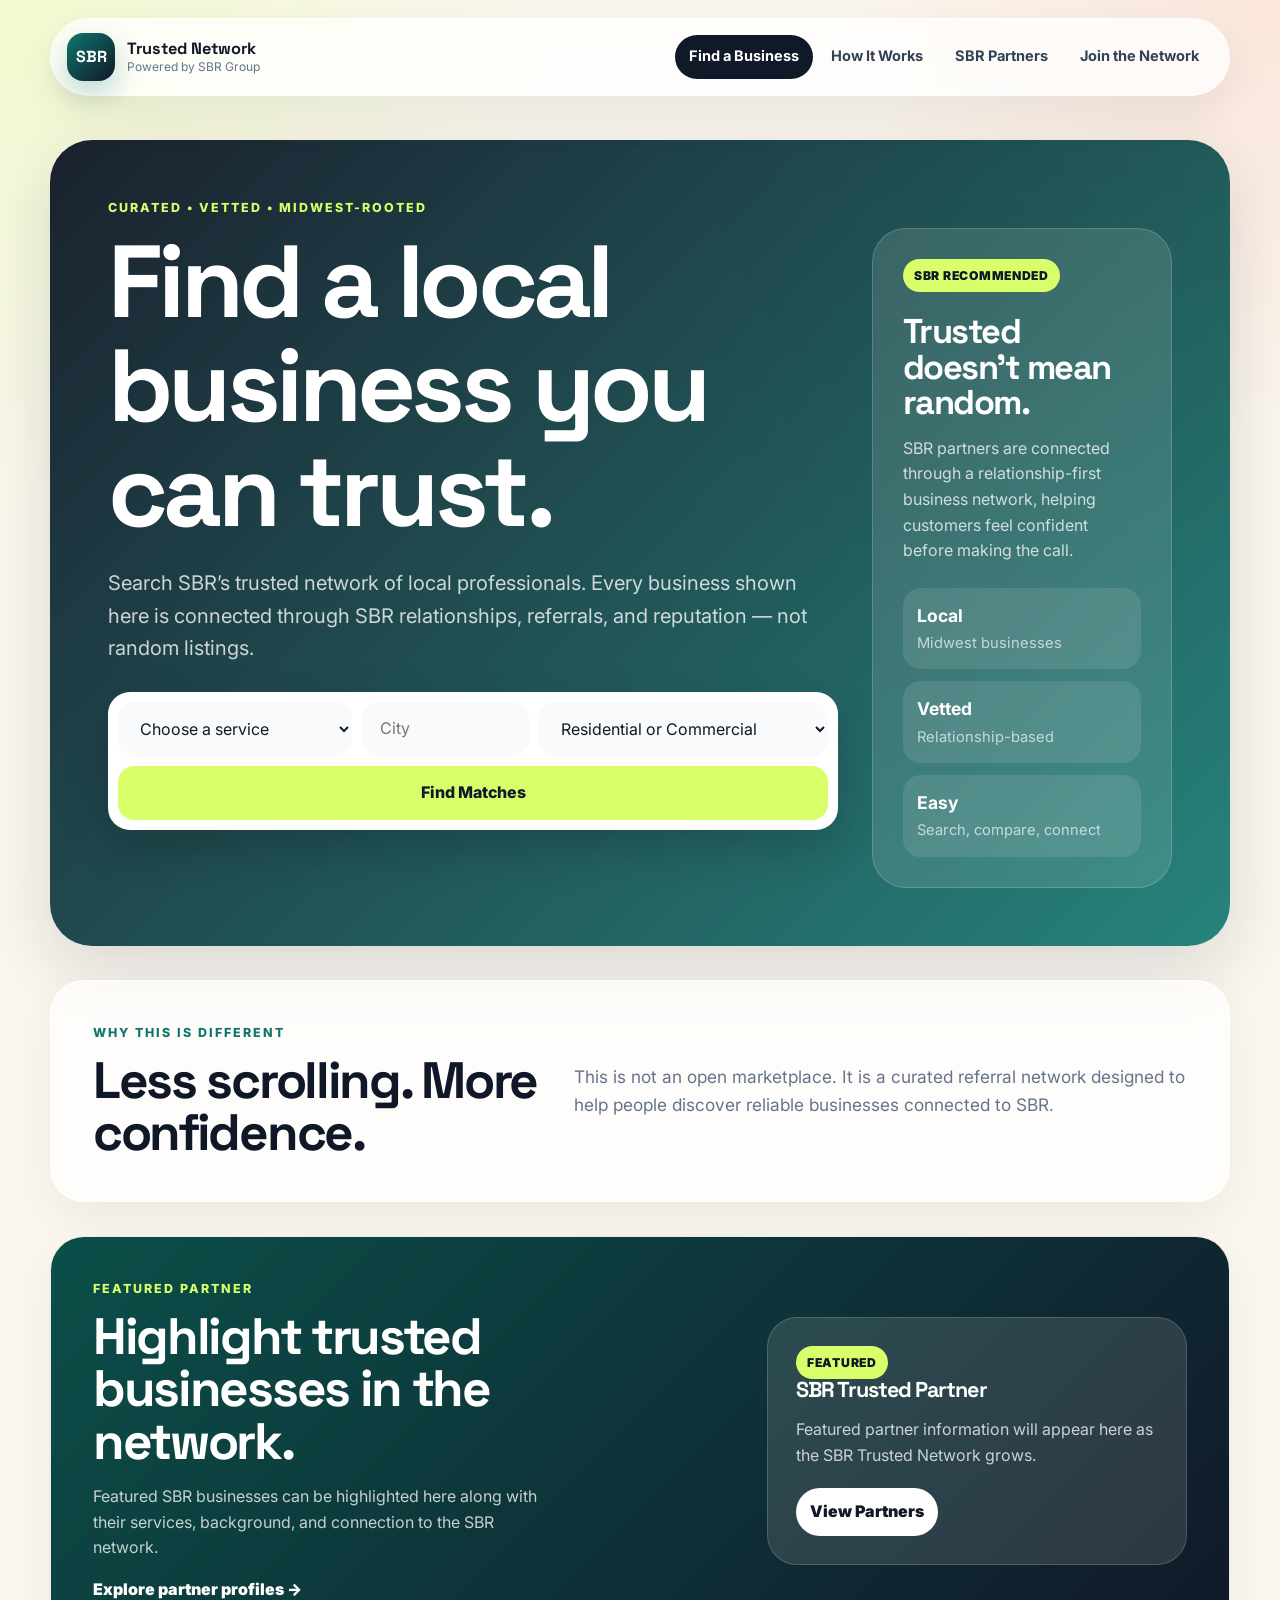
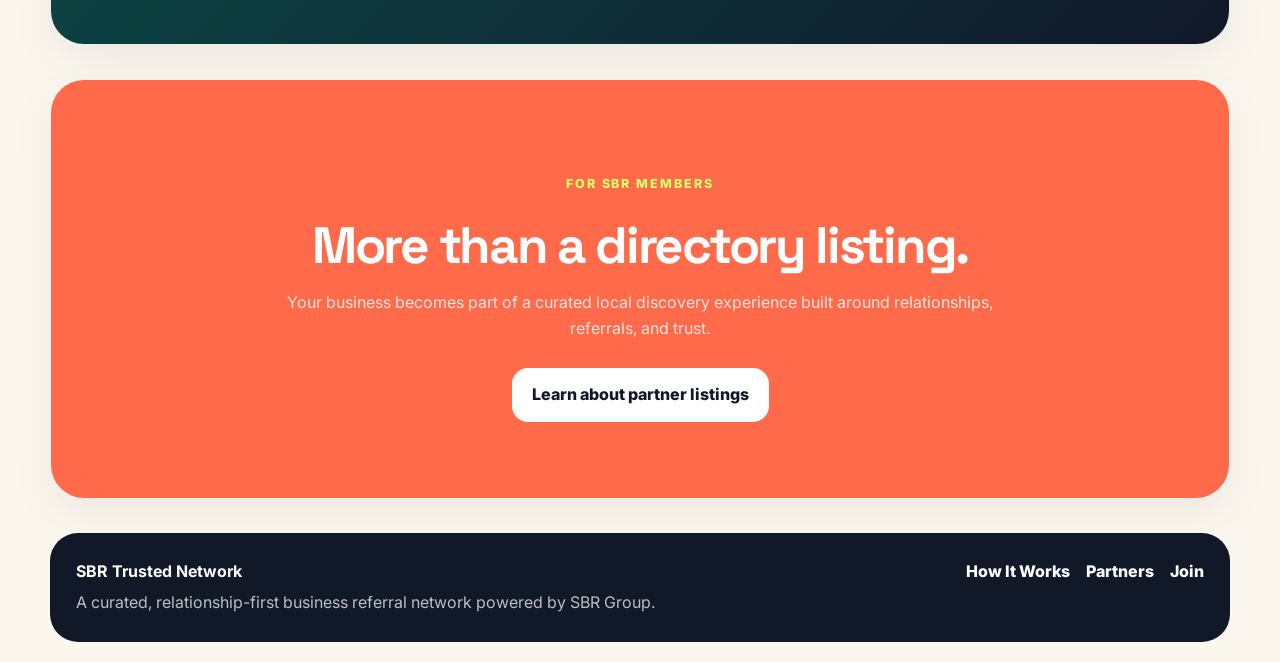
==== commit 51499983: "updated results page" ====
--- a/index.html
+++ b/index.html
@@ -217,59 +217,7 @@
     </section>
 
 
-    <!-- RESULTS -->
-    <section
-      class="section results-section"
-      id="results"
-    >
-
-      <div class="section-heading">
-
-        <div>
-          <p class="eyebrow">
-            Recommended matches
-          </p>
-
-          <h2>
-            Businesses worth calling first.
-          </h2>
-        </div>
-
-        <p
-          id="resultCount"
-          class="result-count"
-        >
-          Choose your search criteria above.
-        </p>
-
-      </div>
-
-
-      <div
-        class="card-grid"
-        id="partnerGrid"
-      ></div>
-
-
-      <div
-        class="empty-state"
-        id="emptyState"
-        hidden
-      >
-
-        <h3>
-          No perfect match yet.
-        </h3>
-
-        <p>
-          Try a broader search or contact SBR for a personal referral.
-        </p>
-
-      </div>
-
-    </section>
-
-
+    
     <!-- FEATURED -->
     <section class="section spotlight">
 
--- a/assets/css/style.css
+++ b/assets/css/style.css
@@ -202,13 +202,12 @@
   display: grid;
 
   grid-template-columns:
-    minmax(0, 1.2fr)
-    minmax(320px, 0.8fr);
-
-  gap:
-    clamp(28px, 5vw, 56px);
-
-  align-items: center;
+    minmax(0, 1.45fr)
+    minmax(300px, 0.55fr);
+
+  gap: 34px;
+
+  align-items: start;
 }
 
 .hero-copy {
@@ -283,11 +282,13 @@
   display: grid;
 
   grid-template-columns:
-    minmax(175px, 1fr)
-    minmax(140px, 0.8fr)
-    minmax(250px, 1.35fr);
+    minmax(210px, 1.05fr)
+    minmax(150px, 0.75fr)
+    minmax(265px, 1.3fr);
 
   gap: 10px;
+
+  width: 100%;
 
   padding: 10px;
 
@@ -315,22 +316,16 @@
 
   border-radius: 16px;
 
-  padding:
-    0 16px;
+  padding: 0 18px;
 
   color: var(--ink);
 
   background: #f8fafc;
-}
-
-.trust-search input::placeholder {
-  color: #94a3b8;
 }
 
 .trust-search select {
   cursor: pointer;
-
-  padding-right: 38px;
+  padding-right: 42px;
 }
 
 .trust-search input:focus,
@@ -377,6 +372,10 @@
 
 .hero-card {
   position: relative;
+
+  align-self: start;
+
+  margin-top: 30px;
 
   padding: 30px;
 
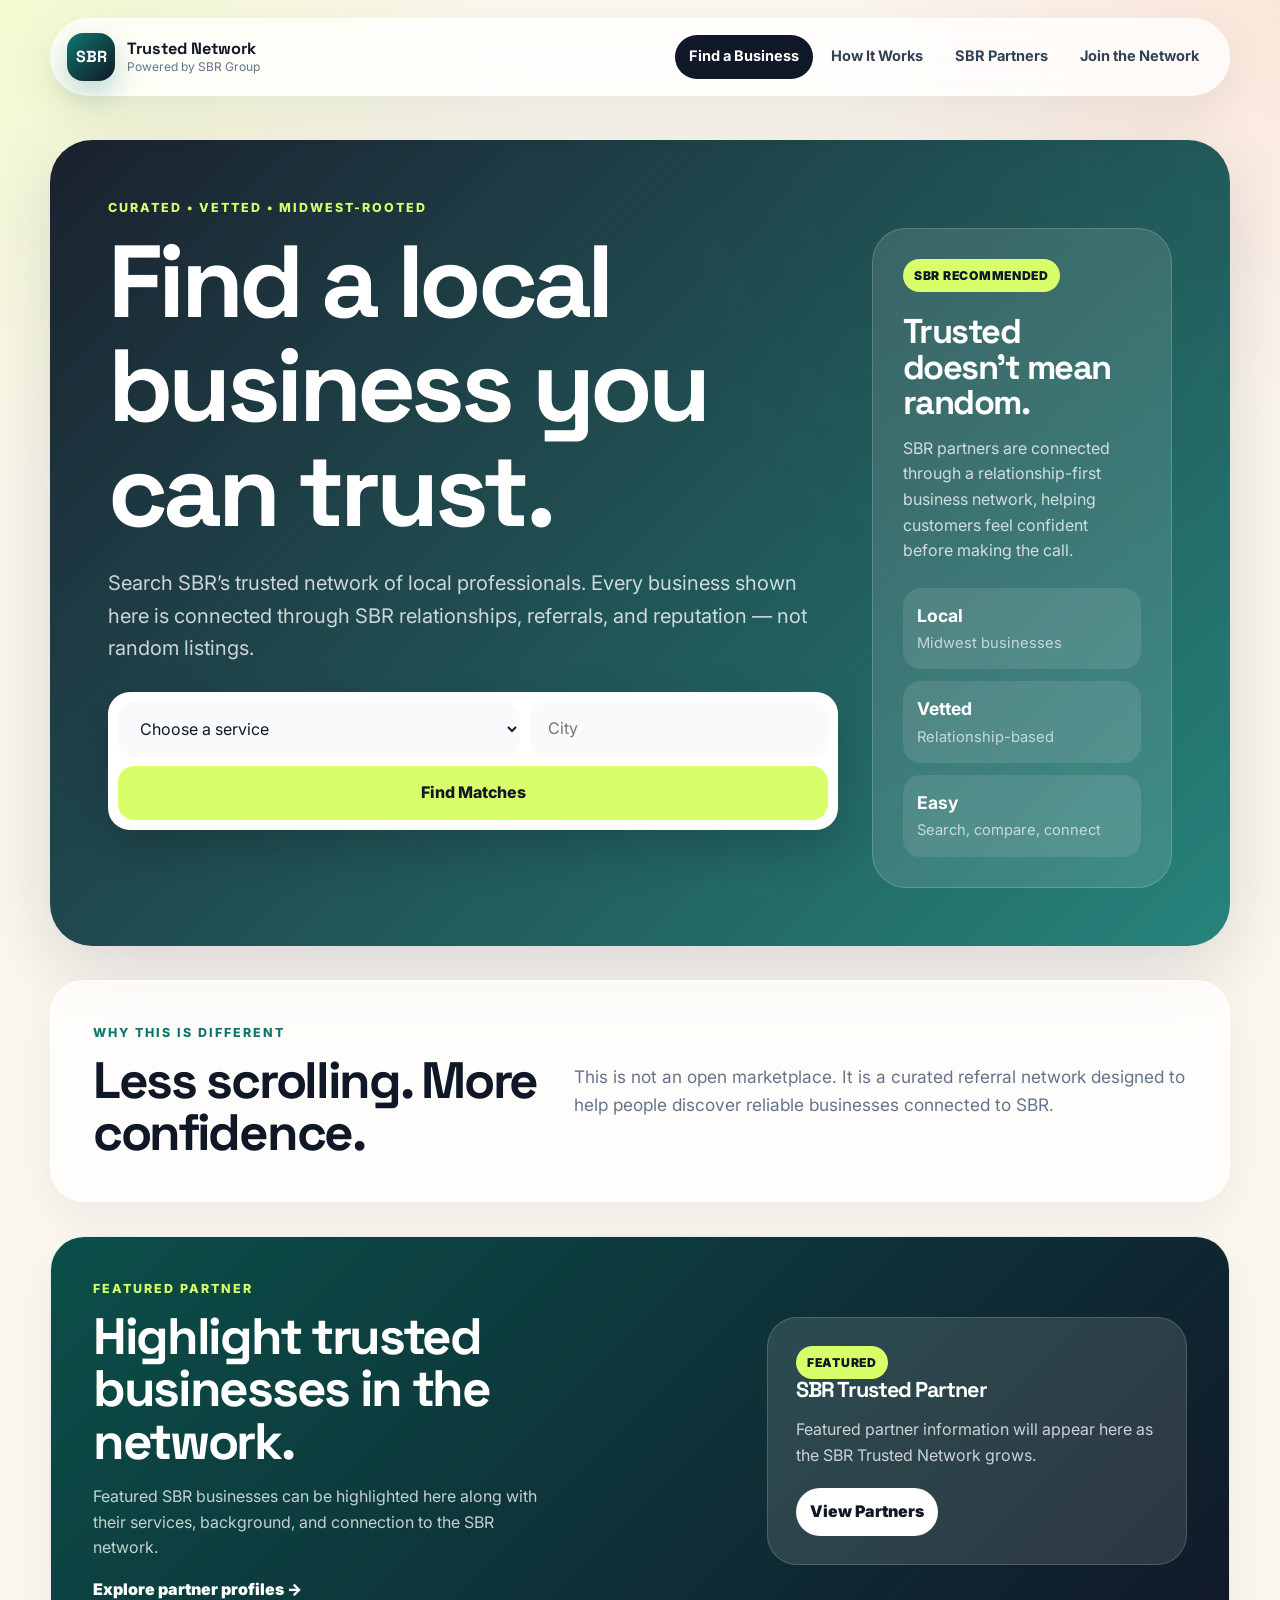
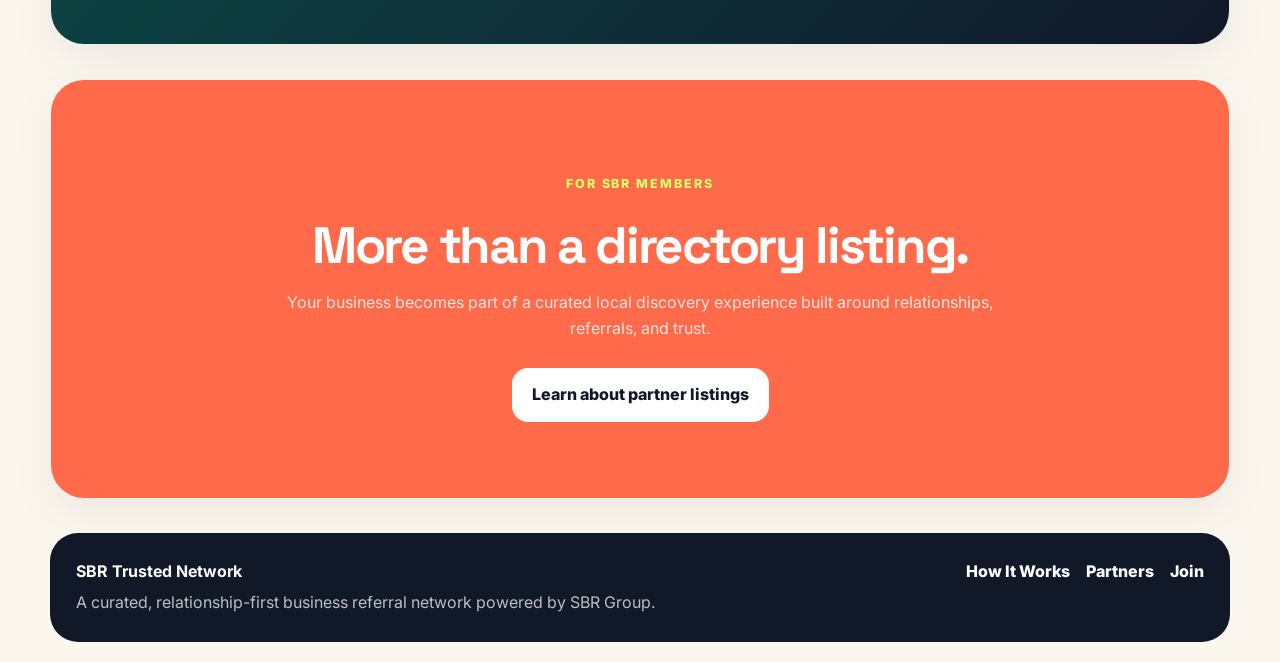
==== commit cb2d031b: "category updates" ====
--- a/index.html
+++ b/index.html
@@ -119,29 +119,7 @@
             </div>
 
 
-            <div class="search-field">
-              <label class="sr-only" for="typeFilter">
-                Residential or commercial
-              </label>
-
-              <select
-                id="typeFilter"
-                name="type"
-                aria-label="Residential or commercial"
-              >
-                <option value="">
-                  Residential or Commercial
-                </option>
-
-                <option value="residential">
-                  Residential
-                </option>
-
-                <option value="commercial">
-                  Commercial
-                </option>
-              </select>
-            </div>
+            
 
 
             <button type="submit">
--- a/assets/css/style.css
+++ b/assets/css/style.css
@@ -282,9 +282,8 @@
   display: grid;
 
   grid-template-columns:
-    minmax(210px, 1.05fr)
-    minmax(150px, 0.75fr)
-    minmax(265px, 1.3fr);
+    minmax(280px, 1.35fr)
+    minmax(220px, 1fr);
 
   gap: 10px;
 
@@ -1133,7 +1132,17 @@
   }
 
 }
-
+/* Category dropdown group headings */
+#categoryFilter optgroup {
+  color: #111827;
+  font-weight: 700;
+  font-style: normal;
+}
+
+#categoryFilter option {
+  color: #111827;
+  font-weight: 400;
+}
 
 /* =========================================================
    MOBILE
